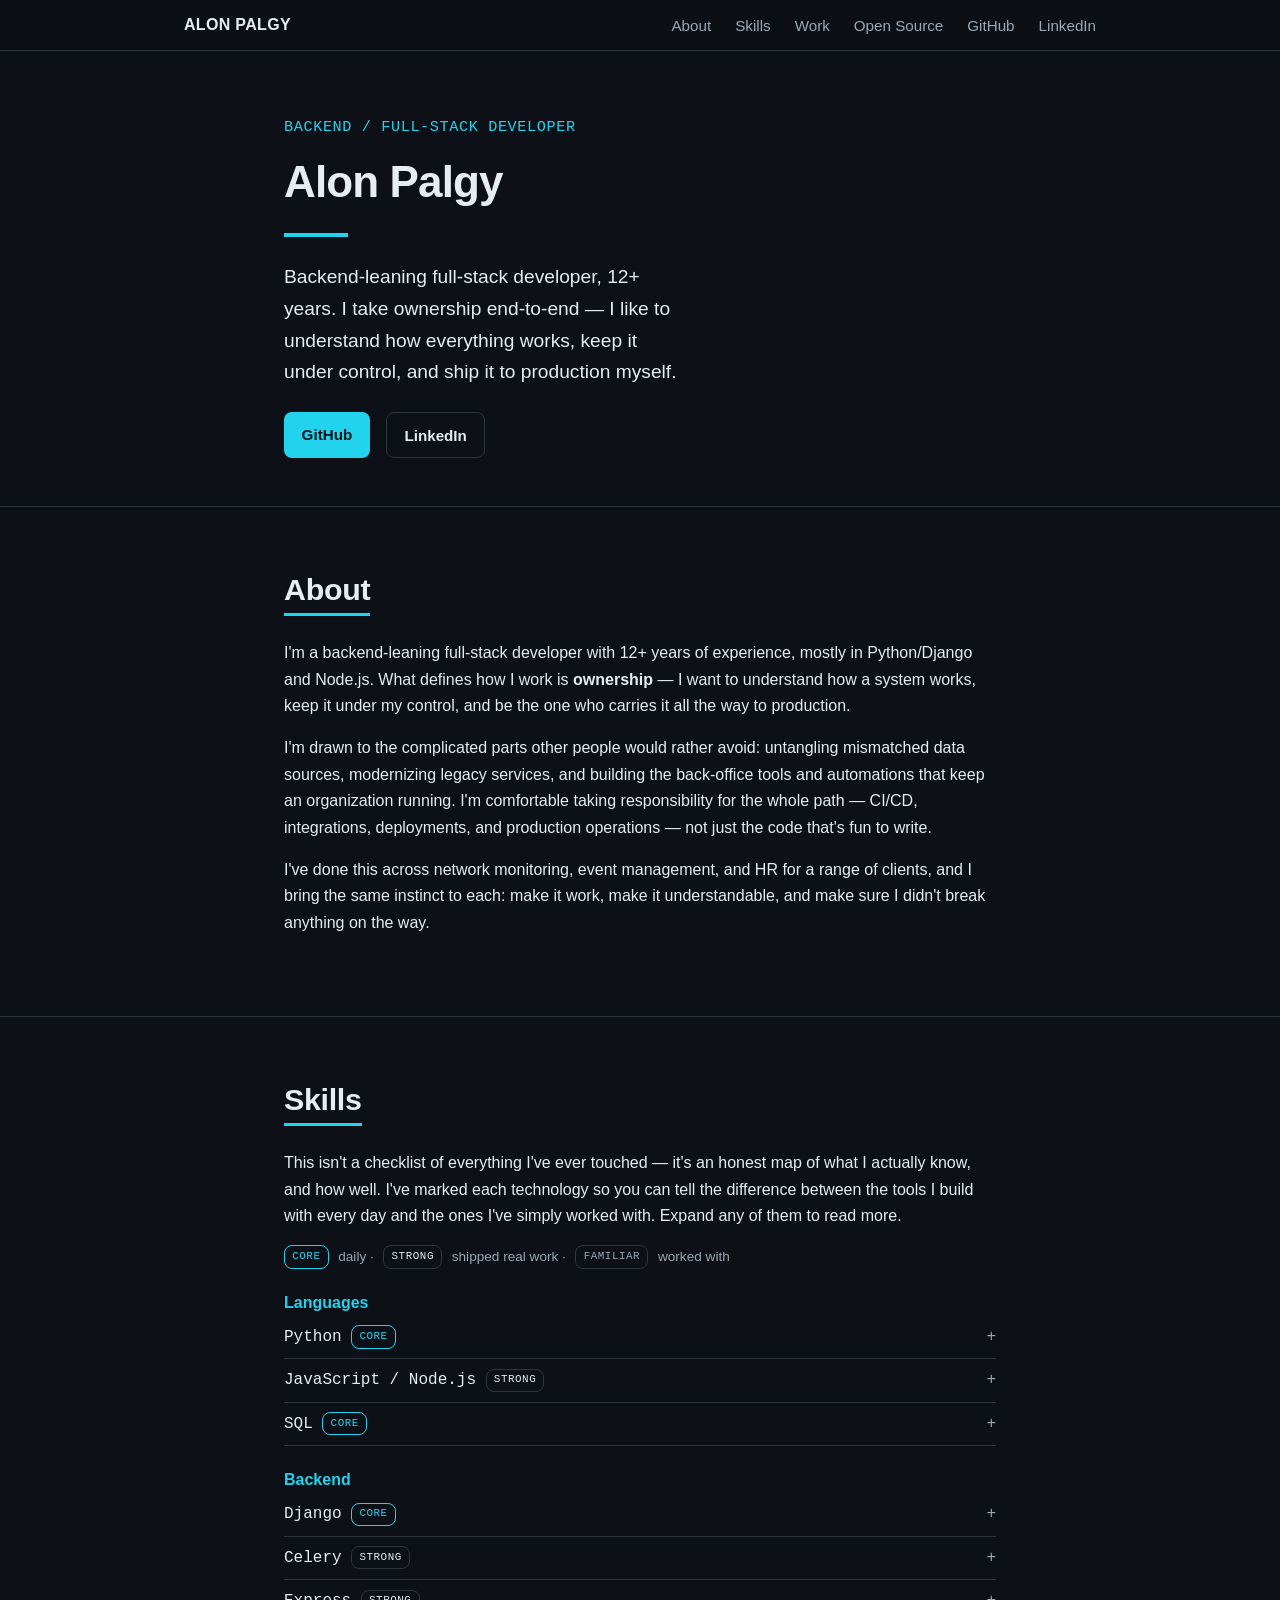
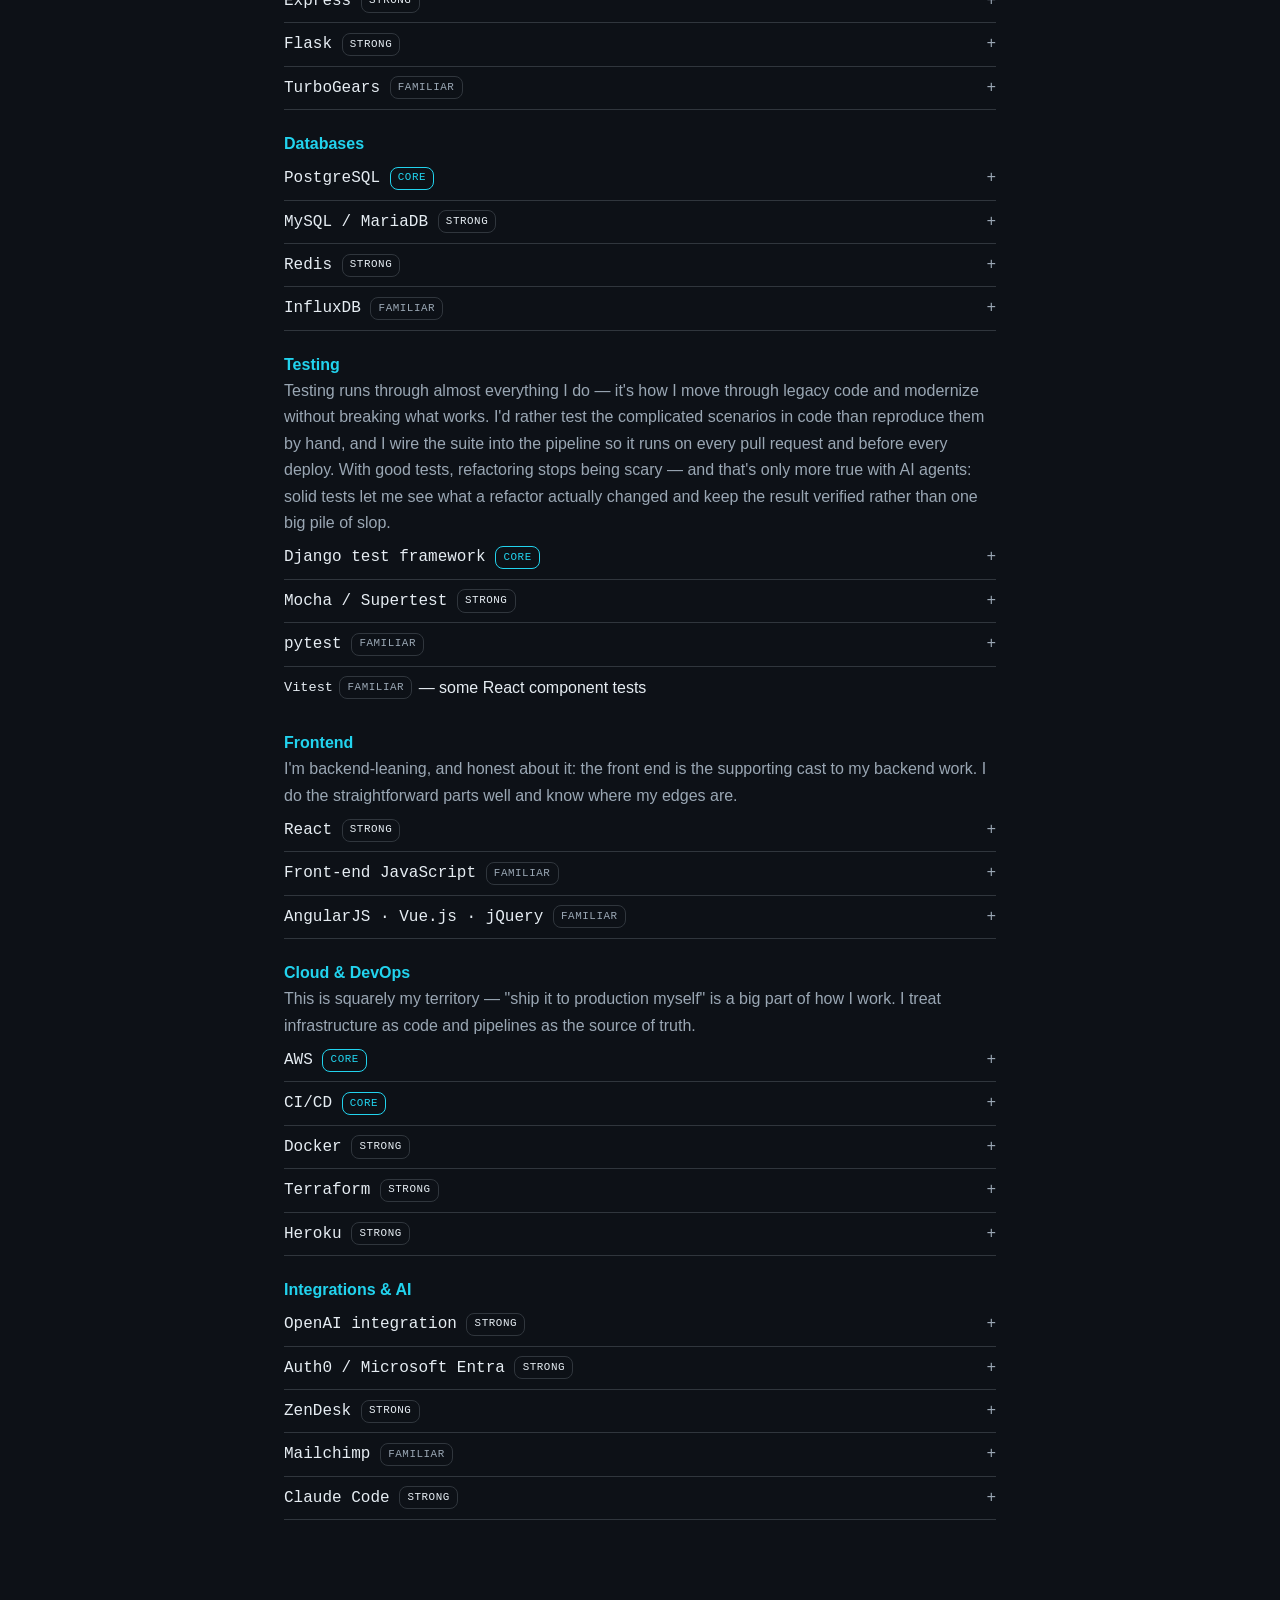
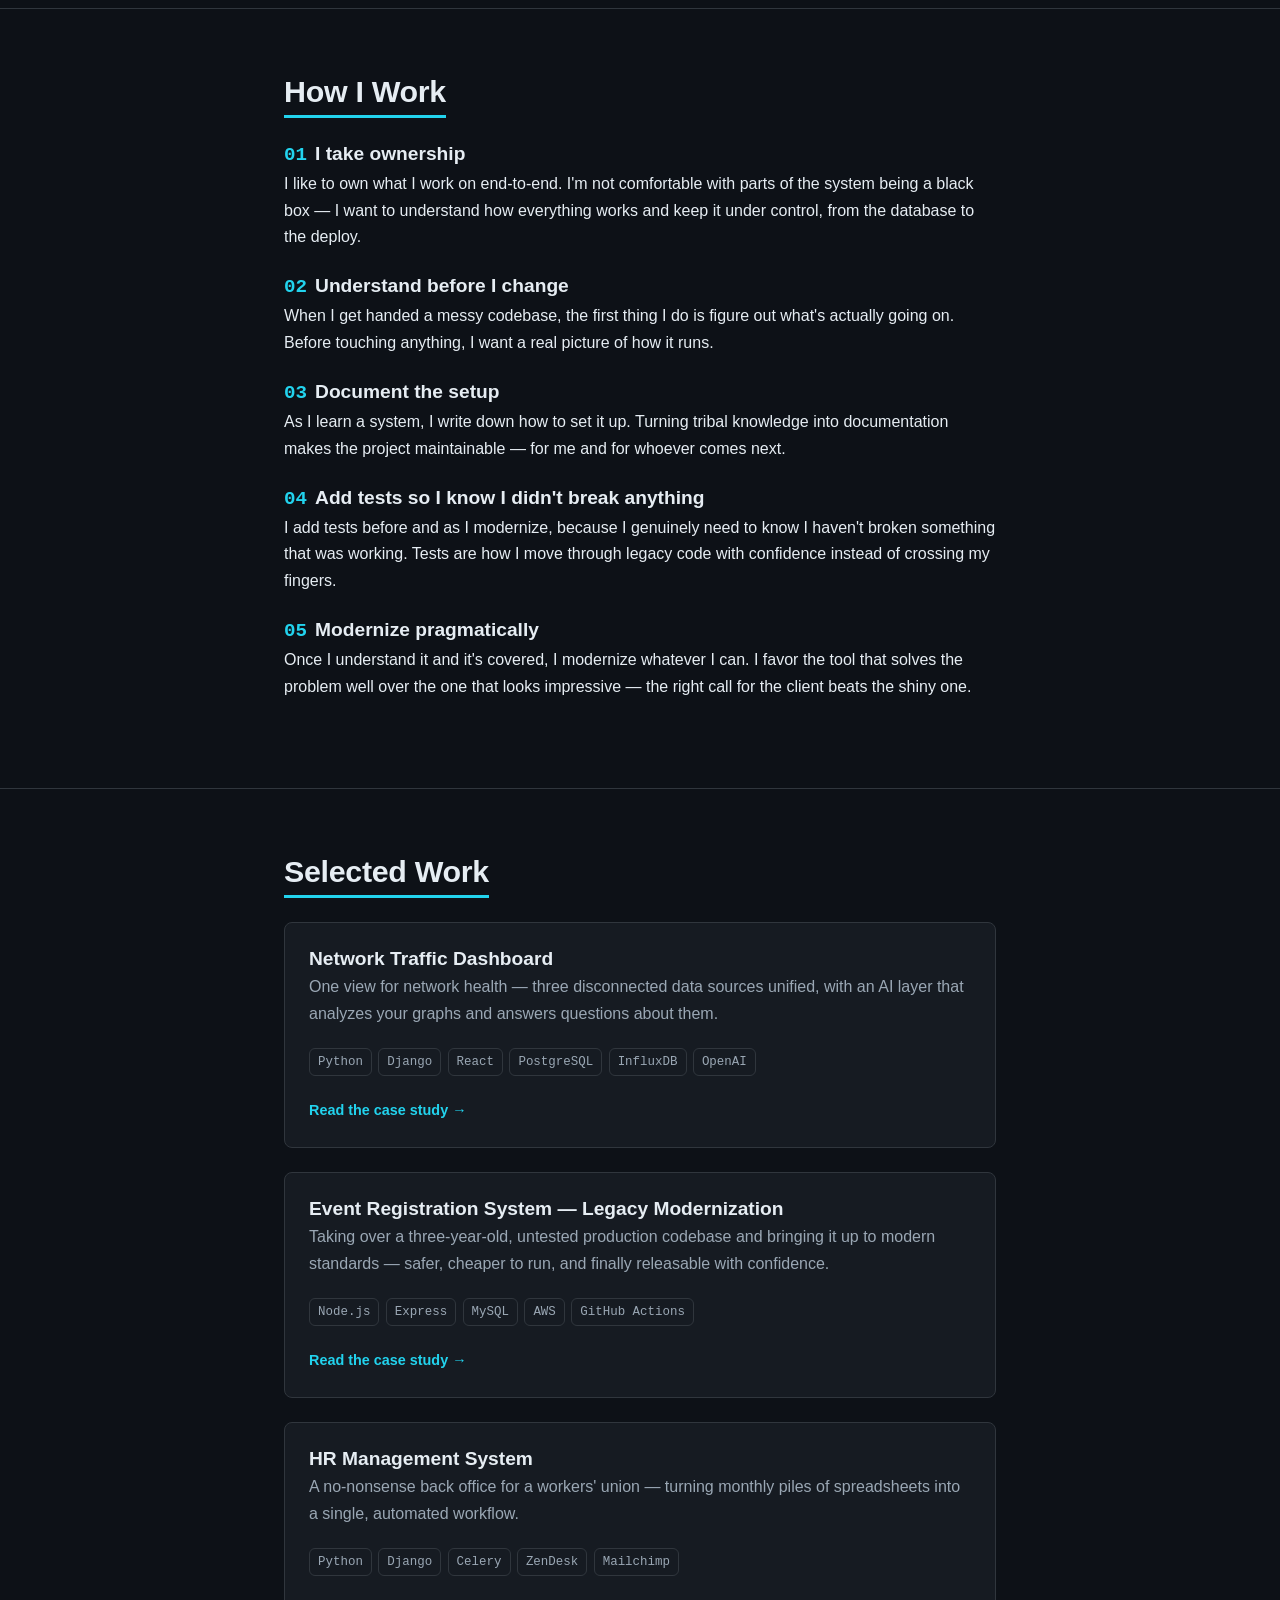
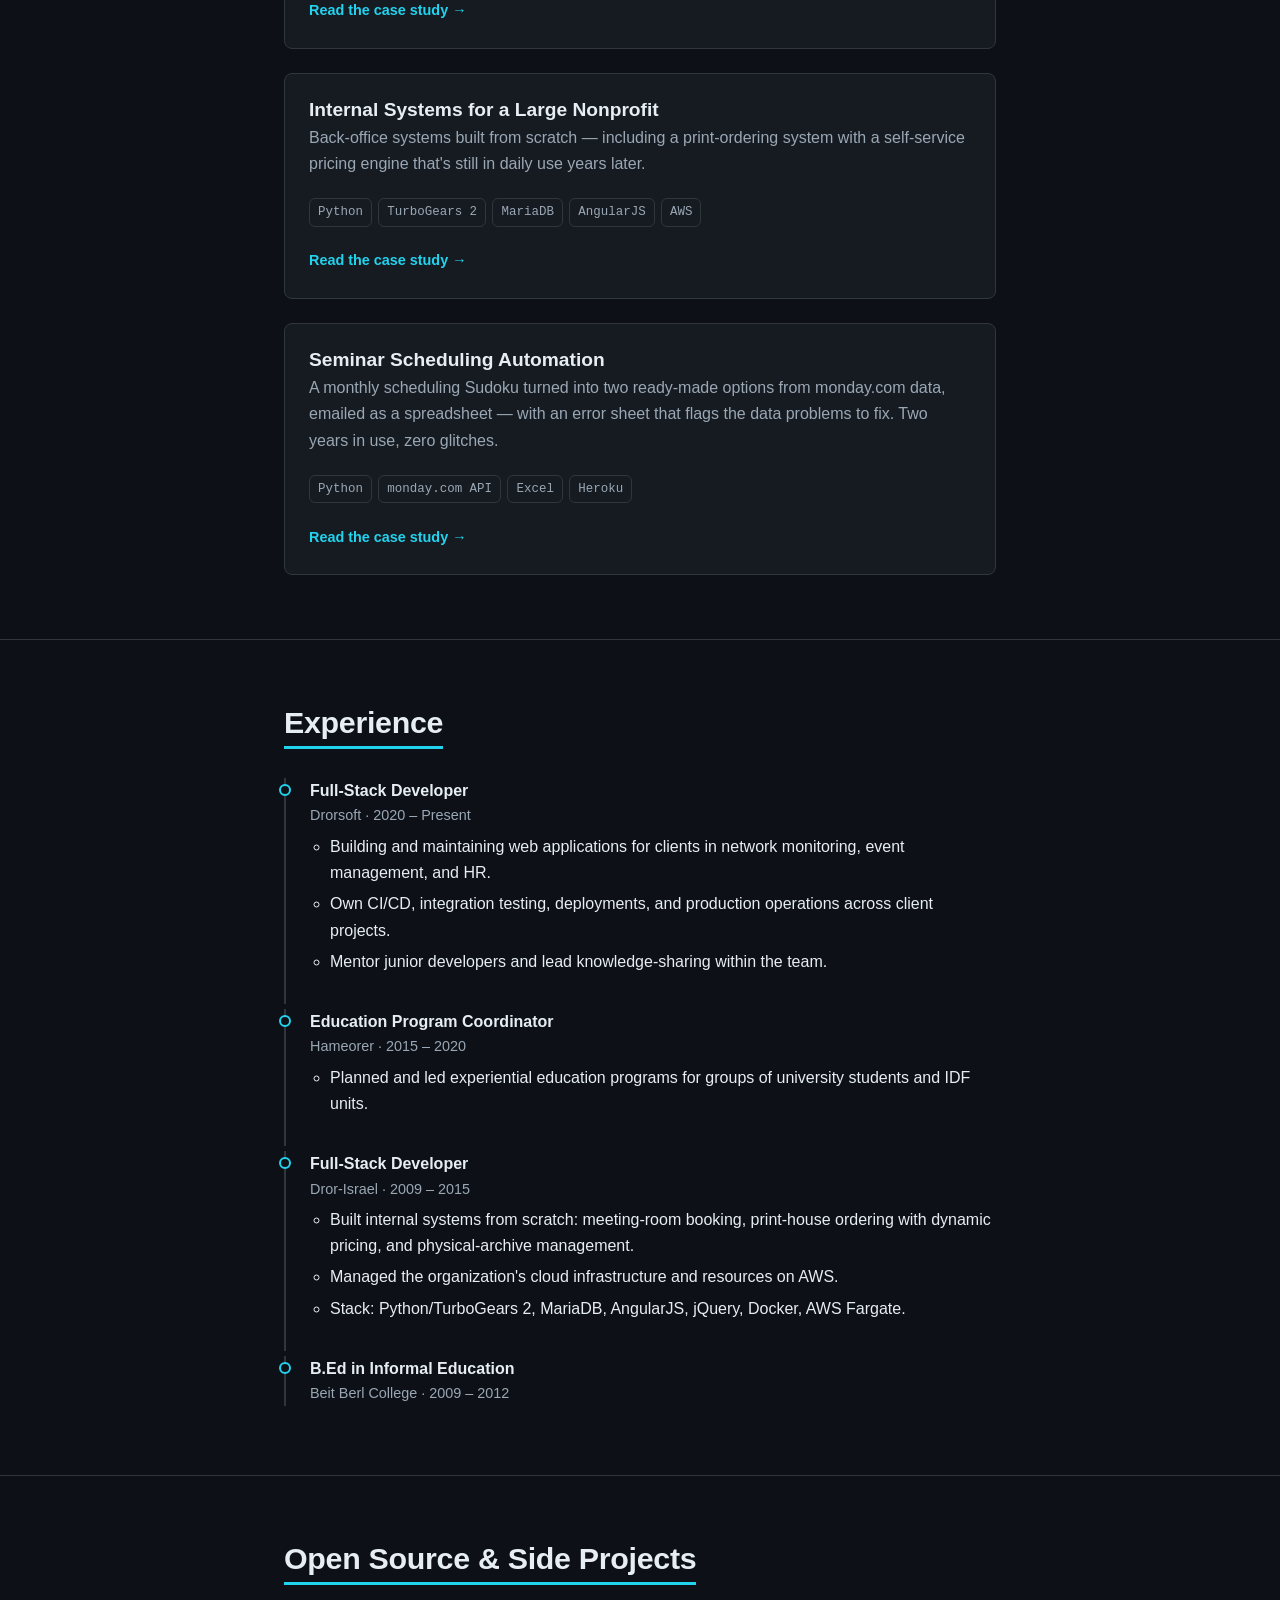
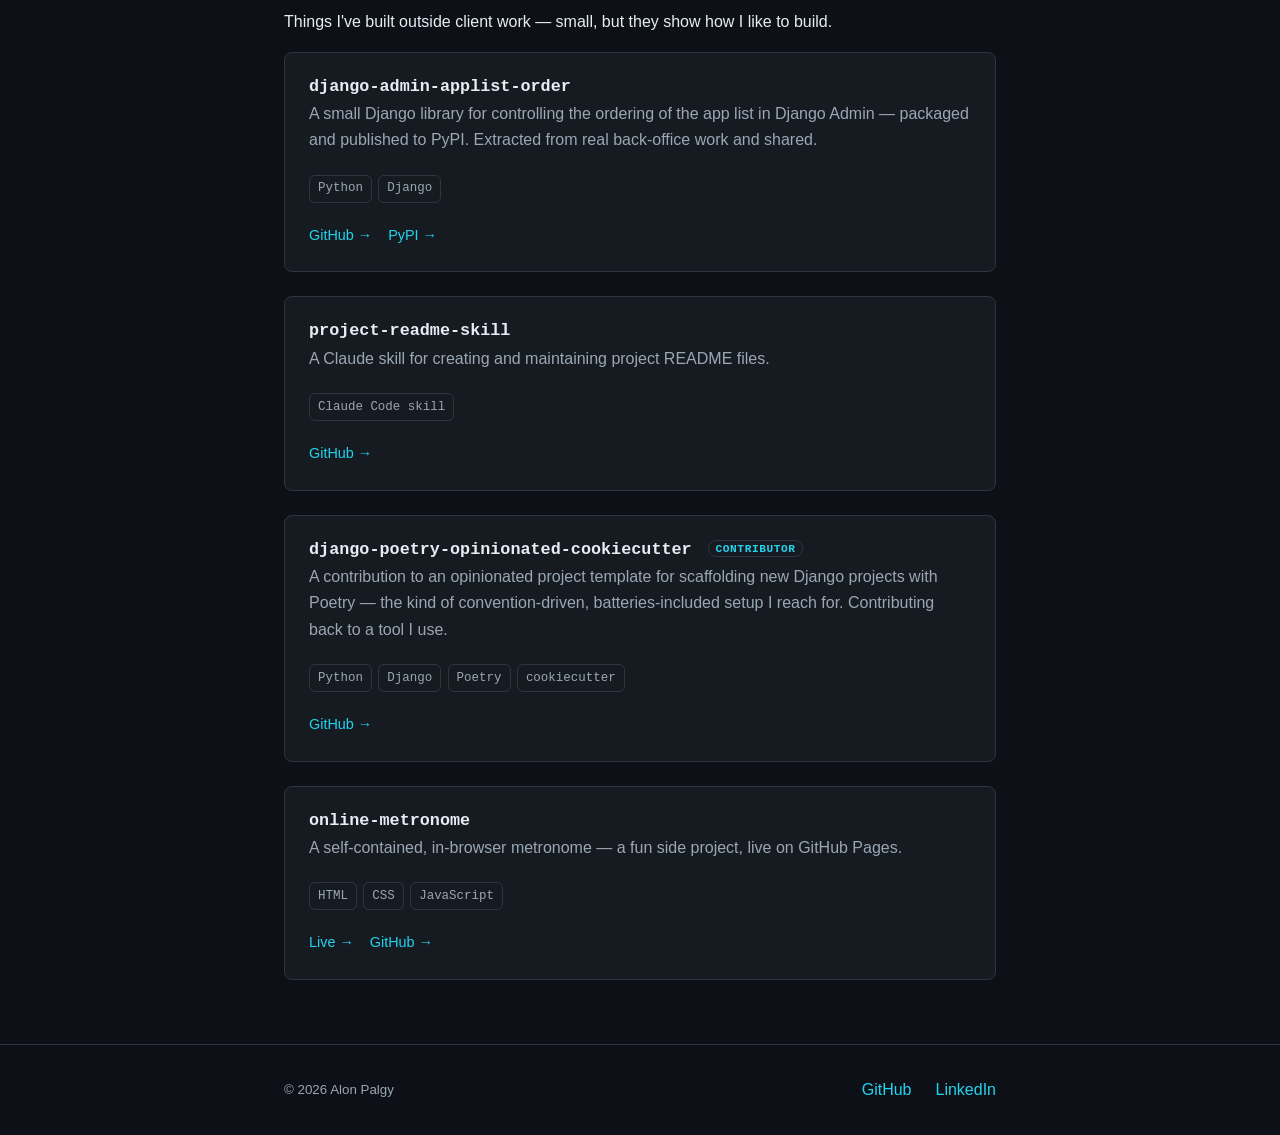
==== index.html @ a8f40d3e "main site" ====
<!doctype html>
<html lang="en">
<head>
  <meta charset="utf-8">
  <meta name="viewport" content="width=device-width, initial-scale=1">
  <title>Alon Palgy — Backend / Full-Stack Developer</title>
  <meta name="description" content="Alon Palgy — backend-leaning full-stack developer with 12+ years in Python/Django and Node.js. I take ownership end-to-end: data, integrations, CI/CD, and production.">
  <link rel="icon" type="image/svg+xml" href="assets/favicon.svg">
  <link rel="stylesheet" href="style.css">

  <!-- Open Graph / social -->
  <meta property="og:type" content="website">
  <meta property="og:title" content="Alon Palgy — Backend / Full-Stack Developer">
  <meta property="og:description" content="Backend-leaning full-stack developer, 12+ years. I own things end-to-end — and I'm not satisfied until I understand how all of it works.">
  <meta property="og:url" content="https://alon-p.github.io/self/">
  <meta name="twitter:card" content="summary">
</head>
<body>

  <header class="nav">
    <div class="nav-inner">
      <a class="nav-brand" href="index.html">ALON PALGY</a>
      <nav class="nav-links" aria-label="Primary">
        <a href="#about">About</a>
        <a href="#skills">Skills</a>
        <a href="#work">Work</a>
        <a href="#open-source">Open Source</a>
        <a href="https://github.com/alon-p" rel="noopener">GitHub</a>
        <a href="https://www.linkedin.com/in/alonpgy" rel="noopener">LinkedIn</a>
      </nav>
    </div>
  </header>

  <main>

    <!-- Hero -->
    <section class="hero">
      <div class="container">
        <p class="title">BACKEND / FULL-STACK DEVELOPER</p>
        <h1>Alon Palgy</h1>
        <hr class="accent-rule">
        <p class="lead">Backend-leaning full-stack developer, 12+ years. I take ownership end-to-end — I like to understand how everything works, keep it under control, and ship it to production myself.</p>
        <div class="hero-actions">
          <a class="btn btn-primary" href="https://github.com/alon-p" rel="noopener">GitHub</a>
          <a class="btn btn-secondary" href="https://www.linkedin.com/in/alonpgy" rel="noopener">LinkedIn</a>
        </div>
      </div>
    </section>

    <!-- About -->
    <section class="section" id="about">
      <div class="container">
        <h2 class="section-title">About</h2>
        <p>I'm a backend-leaning full-stack developer with 12+ years of experience, mostly in Python/Django and Node.js. What defines how I work is <strong>ownership</strong> — I want to understand how a system works, keep it under my control, and be the one who carries it all the way to production.</p>
        <p>I'm drawn to the complicated parts other people would rather avoid: untangling mismatched data sources, modernizing legacy services, and building the back-office tools and automations that keep an organization running. I'm comfortable taking responsibility for the whole path — CI/CD, integrations, deployments, and production operations — not just the code that's fun to write.</p>
        <p>I've done this across network monitoring, event management, and HR for a range of clients, and I bring the same instinct to each: make it work, make it understandable, and make sure I didn't break anything on the way.</p>
      </div>
    </section>

    <!-- Skills -->
    <section class="section" id="skills">
      <div class="container">
        <h2 class="section-title">Skills</h2>

        <p class="skills-intro">This isn't a checklist of everything I've ever touched — it's an honest map of what I actually know, and how well. I've marked each technology so you can tell the difference between the tools I build with every day and the ones I've simply worked with. Expand any of them to read more.</p>
        <p class="tier-legend">
          <span class="tier tier-core">Core</span> daily ·
          <span class="tier tier-strong">Strong</span> shipped real work ·
          <span class="tier tier-familiar">Familiar</span> worked with
        </p>

        <div class="skill-group">
          <h3>Languages</h3>
          <details class="skill">
            <summary><span class="skill-name">Python</span> <span class="tier tier-core">Core</span></summary>
            <div class="skill-body">
              <p>My main language for about 12 years, and what I write every day. I was around for the end of Python 2.7 and have spent the last six years in Python 3 — a language and community I genuinely enjoy. It's the tool I reach for first: expressive, quick to build in, and backed by a deep ecosystem, so I can take most problems from idea to a clean, well-tested solution without fighting the language. I never miss the annual PyCon Israel convention — come say hello, see you there.</p>
              <p class="seen-in">Seen in: <a href="projects/seminar-scheduler.html">Seminar Scheduling Automation</a></p>
            </div>
          </details>
          <details class="skill">
            <summary><span class="skill-name">JavaScript / Node.js</span> <span class="tier tier-strong">Strong</span></summary>
            <div class="skill-body">
              <p>About two years building on a Node/Express backend. It's deliberately bare-bones — you live in middleware and assemble a lot yourself, with no ORM or even a query builder out of the box. I added Knex as a query builder, used it to close a number of SQL-injection holes, and defined a DB schema that the integration tests rebuild from scratch on every run. One thing I genuinely prefer: npm keeps a project's modules in its own folder, tidier than remembering to activate a virtualenv. Beyond that, given the choice, I reach for Python on the backend.</p>
              <p class="seen-in">Seen in: <a href="projects/event-registration.html">Event Registration System</a></p>
            </div>
          </details>
          <details class="skill">
            <summary><span class="skill-name">SQL</span> <span class="tier tier-core">Core</span></summary>
            <div class="skill-body">
              <p>Every system I've built runs on a relational database — MySQL, then MariaDB, and now PostgreSQL by default. I'm comfortable with the database <em>thinking</em>, not just the syntax: I've worked with B-tree indexes, run <code>EXPLAIN</code> and read its output, and picked sensible index candidates — though I'll be honest that I haven't done heavy performance tuning at scale. I like the ORM model approach, and I'm happy to drop to raw SQL when it's the clearer tool.</p>
            </div>
          </details>
        </div>

        <div class="skill-group">
          <h3>Backend</h3>
          <details class="skill">
            <summary><span class="skill-name">Django</span> <span class="tier tier-core">Core</span></summary>
            <div class="skill-body">
              <p>Six years of Django, and the framework I reach for on every project I can. I've also mentored several juniors on how to use it well, and I work with it mostly alongside Django REST Framework. What I love is that it's genuinely batteries-included: a test class that spins up a real test database from your migrations; built-in i18n; pluggable file storage with a ready-made S3 package; a mail layer with a fake backend for tests; and Django Admin, which is excellent for back-office tools. Its strong conventions even pay off on legacy code — I once inherited a badly-written Django project and got my bearings fast, precisely because the framework dictates how a project should be laid out.</p>
              <p class="seen-in">Seen in: <a href="projects/network-dashboard.html">Network Traffic Dashboard</a>, <a href="projects/hr-system.html">HR Management System</a></p>
            </div>
          </details>
          <details class="skill">
            <summary><span class="skill-name">Celery</span> <span class="tier tier-strong">Strong</span></summary>
            <div class="skill-body">
              <p>My go-to when work needs to happen asynchronously or on a schedule. It integrates cleanly with Django and is easy to run with Redis as the broker. On the HR system I used it to move heavy bulk-import work out of the request cycle and to fire a scheduled monthly reminder — replacing a manual "remember to do this" step with something automatic.</p>
              <p class="seen-in">Seen in: <a href="projects/hr-system.html">HR Management System</a></p>
            </div>
          </details>
          <details class="skill">
            <summary><span class="skill-name">Express</span> <span class="tier tier-strong">Strong</span></summary>
            <div class="skill-body">
              <p>About two years on a Node/Express backend — real, shipped work, middleware-heavy, with Knex for queries and a schema the tests rebuild each run. Not my preferred backend stack, but I know my way around it.</p>
              <p class="seen-in">Seen in: <a href="projects/event-registration.html">Event Registration System</a></p>
            </div>
          </details>
          <details class="skill">
            <summary><span class="skill-name">Flask</span> <span class="tier tier-strong">Strong</span></summary>
            <div class="skill-body">
              <p>My pick for a slim Python backend when I need something simple and database-free to start with. I built one project's MVP on Flask and later migrated it to Django as it grew up — the right tool for that stage.</p>
            </div>
          </details>
          <details class="skill">
            <summary><span class="skill-name">TurboGears</span> <span class="tier tier-familiar">Familiar</span></summary>
            <div class="skill-body">
              <p>An older framework with solid foundations and a great solo maintainer. I used it mostly because friends did, back before Django was as strong as it is today. I built around three systems on it — two of which are still running today, with later modernization like Microsoft Entra login bolted on.</p>
              <p class="seen-in">Seen in: <a href="projects/dror-israel.html">Internal Systems (Dror-Israel)</a></p>
            </div>
          </details>
        </div>

        <div class="skill-group">
          <h3>Databases</h3>
          <details class="skill">
            <summary><span class="skill-name">PostgreSQL</span> <span class="tier tier-core">Core</span></summary>
            <div class="skill-body">
              <p>My default database today. It feels the most modern of the ones I've used — convenient types, and a deep well of built-in functions and extensions that save you from reinventing things. It's what I'll choose for anything greenfield.</p>
              <p class="seen-in">Seen in: <a href="projects/network-dashboard.html">Network Traffic Dashboard</a>, <a href="projects/hr-system.html">HR Management System</a></p>
            </div>
          </details>
          <details class="skill">
            <summary><span class="skill-name">MySQL / MariaDB</span> <span class="tier tier-strong">Strong</span></summary>
            <div class="skill-body">
              <p>Used across earlier systems — including a live MySQL 5.7 → 8.0 migration with minimal downtime on a production service. I'm comfortable here; Postgres is just my preference now.</p>
              <p class="seen-in">Seen in: <a href="projects/event-registration.html">Event Registration System</a>, <a href="projects/dror-israel.html">Internal Systems (Dror-Israel)</a></p>
            </div>
          </details>
          <details class="skill">
            <summary><span class="skill-name">Redis</span> <span class="tier tier-strong">Strong</span></summary>
            <div class="skill-body">
              <p>Mostly as the Celery broker, and as a fast cache/store when a project needs one. Easy to reach for.</p>
            </div>
          </details>
          <details class="skill">
            <summary><span class="skill-name">InfluxDB</span> <span class="tier tier-familiar">Familiar</span></summary>
            <div class="skill-body">
              <p>The time-series source in the network dashboard — one of the three data sources I reconciled into a single health view.</p>
              <p class="seen-in">Seen in: <a href="projects/network-dashboard.html">Network Traffic Dashboard</a></p>
            </div>
          </details>
        </div>

        <div class="skill-group">
          <h3>Testing</h3>
          <p class="skills-intro">Testing runs through almost everything I do — it's how I move through legacy code and modernize without breaking what works. I'd rather test the complicated scenarios in code than reproduce them by hand, and I wire the suite into the pipeline so it runs on every pull request and before every deploy. With good tests, refactoring stops being scary — and that's only more true with AI agents: solid tests let me see what a refactor actually changed and keep the result verified rather than one big pile of slop.</p>
          <details class="skill">
            <summary><span class="skill-name">Django test framework</span> <span class="tier tier-core">Core</span></summary>
            <div class="skill-body">
              <p>My testing home. I love that it stands up a real test database from your migrations and resets it between tests — so writing meaningful, DB-backed integration tests is effortless and still fast. I use clock-faking to cover time-dependent behaviour, too.</p>
              <p class="seen-in">Seen in: <a href="projects/network-dashboard.html">Network Traffic Dashboard</a>, <a href="projects/hr-system.html">HR Management System</a></p>
            </div>
          </details>
          <details class="skill">
            <summary><span class="skill-name">Mocha / Supertest</span> <span class="tier tier-strong">Strong</span></summary>
            <div class="skill-body">
              <p>The stack I used to build the first integration test suite on the Node/Express event-registration project, where testing had been manual. Works well; the one thing I missed from Django was automatic test-database creation and reset, so I wired that up myself around the Knex schema.</p>
              <p class="seen-in">Seen in: <a href="projects/event-registration.html">Event Registration System</a></p>
            </div>
          </details>
          <details class="skill">
            <summary><span class="skill-name">pytest</span> <span class="tier tier-familiar">Familiar</span></summary>
            <div class="skill-body">
              <p>I used it on a Flask project, partly to learn it, and set up some fixtures. I like it — though for Django work I still prefer the built-in test framework.</p>
            </div>
          </details>
          <div class="skill-listed"><span class="skill-name">Vitest</span> <span class="tier tier-familiar">Familiar</span> <span class="seen-in">— some React component tests</span></div>
        </div>

        <div class="skill-group">
          <h3>Frontend</h3>
          <p class="skills-intro">I'm backend-leaning, and honest about it: the front end is the supporting cast to my backend work. I do the straightforward parts well and know where my edges are.</p>
          <details class="skill">
            <summary><span class="skill-name">React</span> <span class="tier tier-strong">Strong</span></summary>
            <div class="skill-body">
              <p>I've used React on several projects, mostly to consume the API I'm building. I'll be honest that I'm not on the bleeding edge — the JavaScript world moves fast and the ecosystem reshapes itself every six months — but I can hold my own in a React codebase, especially a well-organized one. I like the SPA approach (when it isn't overkill) and the fast feedback of a live dev server, and I've written some component tests with Vitest.</p>
              <p class="seen-in">Seen in: <a href="projects/network-dashboard.html">Network Traffic Dashboard</a></p>
            </div>
          </details>
          <details class="skill">
            <summary><span class="skill-name">Front-end JavaScript</span> <span class="tier tier-familiar">Familiar</span></summary>
            <div class="skill-body">
              <p>I build the practical things — forms, buttons, displaying data — and do them solidly. Lately I've been experimenting with HTMX, building interactive pages from Django templates without reaching for React. I'm "okay, not great," and I'd like to keep getting better at writing cleaner, more optimized front-end code.</p>
            </div>
          </details>
          <details class="skill">
            <summary><span class="skill-name">AngularJS · Vue.js · jQuery</span> <span class="tier tier-familiar">Familiar</span></summary>
            <div class="skill-body">
              <p>Older front-end stacks I've worked in. I can read the docs and be productive in any of them. I have a soft spot for jQuery, honestly — it's a shame it's not fashionable anymore; it came from an era of approachable JavaScript projects that were easy to pick up and work with.</p>
              <p class="seen-in">Seen in: <a href="projects/dror-israel.html">Internal Systems (Dror-Israel)</a></p>
            </div>
          </details>
        </div>

        <div class="skill-group">
          <h3>Cloud &amp; DevOps</h3>
          <p class="skills-intro">This is squarely my territory — "ship it to production myself" is a big part of how I work. I treat infrastructure as code and pipelines as the source of truth.</p>
          <details class="skill">
            <summary><span class="skill-name">AWS</span> <span class="tier tier-core">Core</span></summary>
            <div class="skill-body">
              <p>I deploy and run our apps on AWS and have gone hands-on with a good slice of it: configuring ALB + WAF with rules, running tasks on ECS (typically an Nginx container fronting Django, sometimes with Celery), scheduling with EventBridge Scheduler, and working across EC2, S3, EFS, Route 53, RDS, IAM, CloudWatch, CodePipeline + CodeBuild, and the occasional Lambda. Almost all of it is managed in Terraform — I only drop into the console when I'm exploring something.</p>
              <p class="seen-in">Seen in: <a href="projects/event-registration.html">Event Registration System</a>, <a href="projects/dror-israel.html">Internal Systems (Dror-Israel)</a></p>
            </div>
          </details>
          <details class="skill">
            <summary><span class="skill-name">CI/CD</span> <span class="tier tier-core">Core</span></summary>
            <div class="skill-body">
              <p>I build pipelines so that once you push or merge a PR, the app gets tested — and tells you if something failed — and then deploys, with nothing done by hand. On GitHub Actions or Bitbucket Pipelines I run the suite and trigger the deploy; on AWS that means CodePipeline and CodeBuild turning the code into a container image. I built the first pipeline on a project where releases had been entirely manual. A pipeline I like also documents the process — so the steps live in version control instead of a README that drifts, or in the head of whoever set it up.</p>
              <p class="seen-in">Seen in: <a href="projects/event-registration.html">Event Registration System</a></p>
            </div>
          </details>
          <details class="skill">
            <summary><span class="skill-name">Docker</span> <span class="tier tier-strong">Strong</span></summary>
            <div class="skill-body">
              <p>Locally, I use Docker to bring up the services I need — Postgres, Nginx, Redis — scoped to a project, and to test how the app behaves inside a container. I work mostly through docker-compose, which doubles as a clean infrastructure-as-code description of the local stack. It's also how I make life easy for a front-end teammate: <code>docker-compose up</code> and the whole backend is running, nothing to install.</p>
            </div>
          </details>
          <details class="skill">
            <summary><span class="skill-name">Terraform</span> <span class="tier tier-strong">Strong</span></summary>
            <div class="skill-body">
              <p>I keep a Terraform repository as the record of all infrastructure changes — IaC is the default, and the console is only for exploration. It's how I keep AWS under control rather than clicking things into existence.</p>
            </div>
          </details>
          <details class="skill">
            <summary><span class="skill-name">Heroku</span> <span class="tier tier-strong">Strong</span></summary>
            <div class="skill-body">
              <p>I built a reproducible "one-click new app" setup: a JSON manifest declaring everything an app needs — env vars, services, add-ons — plus a GitHub connection so it pulls and builds from the repo. It takes real fluency with Heroku's services and buildpack conventions to get that smooth.</p>
              <p class="seen-in">Seen in: <a href="projects/network-dashboard.html">Network Traffic Dashboard</a></p>
            </div>
          </details>
        </div>

        <div class="skill-group">
          <h3>Integrations &amp; AI</h3>
          <details class="skill">
            <summary><span class="skill-name">OpenAI integration</span> <span class="tier tier-strong">Strong</span></summary>
            <div class="skill-body">
              <p>I built the integration plumbing for the network dashboard's AI feature. A colleague designed the prompts; my job was to combine the relevant data with them, send the request to the OpenAI API asynchronously through Celery, then receive the response, persist it, display it, and let the user keep chatting. It was deliberately simple for the time — no tools or function-calling — because the customer wanted to test whether it would add value. It didn't end up moving the needle for them, but it was a real, shipped integration with a sound async architecture.</p>
              <p class="seen-in">Seen in: <a href="projects/network-dashboard.html">Network Traffic Dashboard</a></p>
            </div>
          </details>
          <details class="skill">
            <summary><span class="skill-name">Auth0 / Microsoft Entra</span> <span class="tier tier-strong">Strong</span></summary>
            <div class="skill-body">
              <p>I integrated an external-provider auth flow with Auth0, which meant adapting the app to support it and enabling it per deployment, per customer — some clients use it, some don't. That involved working directly with Auth0 (getting to grips with their tiers and glossary) and wiring Microsoft Entra as a federated connection alongside an Auth0-managed user database.</p>
              <p class="seen-in">Seen in: <a href="projects/network-dashboard.html">Network Traffic Dashboard</a></p>
            </div>
          </details>
          <details class="skill">
            <summary><span class="skill-name">ZenDesk</span> <span class="tier tier-strong">Strong</span></summary>
            <div class="skill-body">
              <p>I built a successful two-way integration: pushing data into ZenDesk from our app, and exposing a webhook so ZenDesk could notify us when something changed. A genuinely pleasant API to work with.</p>
              <p class="seen-in">Seen in: <a href="projects/hr-system.html">HR Management System</a></p>
            </div>
          </details>
          <details class="skill">
            <summary><span class="skill-name">Mailchimp</span> <span class="tier tier-familiar">Familiar</span></summary>
            <div class="skill-body">
              <p>Reading and using their API to keep member details synced to the right email lists.</p>
              <p class="seen-in">Seen in: <a href="projects/hr-system.html">HR Management System</a></p>
            </div>
          </details>
          <details class="skill">
            <summary><span class="skill-name">Claude Code</span> <span class="tier tier-strong">Strong</span></summary>
            <div class="skill-body">
              <p>I use Claude Code every day and keep learning how to get more out of it — it noticeably speeds up how I build and ship. The way I work with it reflects how I work generally: I write instructions and plans that bake in testing and clear, ordered steps, so the output stays controlled instead of turning into one big pile of slop. (I've also published a small Claude skill, project-readme-skill — see Open Source.)</p>
            </div>
          </details>
        </div>
      </div>
    </section>

    <!-- How I work -->
    <section class="section" id="how-i-work">
      <div class="container">
        <h2 class="section-title">How I Work</h2>

        <div class="principle">
          <h3><span class="num">01</span>I take ownership</h3>
          <p>I like to own what I work on end-to-end. I'm not comfortable with parts of the system being a black box — I want to understand how everything works and keep it under control, from the database to the deploy.</p>
        </div>
        <div class="principle">
          <h3><span class="num">02</span>Understand before I change</h3>
          <p>When I get handed a messy codebase, the first thing I do is figure out what's actually going on. Before touching anything, I want a real picture of how it runs.</p>
        </div>
        <div class="principle">
          <h3><span class="num">03</span>Document the setup</h3>
          <p>As I learn a system, I write down how to set it up. Turning tribal knowledge into documentation makes the project maintainable — for me and for whoever comes next.</p>
        </div>
        <div class="principle">
          <h3><span class="num">04</span>Add tests so I know I didn't break anything</h3>
          <p>I add tests before and as I modernize, because I genuinely need to know I haven't broken something that was working. Tests are how I move through legacy code with confidence instead of crossing my fingers.</p>
        </div>
        <div class="principle">
          <h3><span class="num">05</span>Modernize pragmatically</h3>
          <p>Once I understand it and it's covered, I modernize whatever I can. I favor the tool that solves the problem well over the one that looks impressive — the right call for the client beats the shiny one.</p>
        </div>
      </div>
    </section>

    <!-- Selected work -->
    <section class="section" id="work">
      <div class="container">
        <h2 class="section-title">Selected Work</h2>
        <div class="teasers">

          <article class="teaser">
            <h3><a href="projects/network-dashboard.html">Network Traffic Dashboard</a></h3>
            <p class="tagline">One view for network health — three disconnected data sources unified, with an AI layer that analyzes your graphs and answers questions about them.</p>
            <ul class="tags">
              <li>Python</li><li>Django</li><li>React</li><li>PostgreSQL</li><li>InfluxDB</li><li>OpenAI</li>
            </ul>
            <a class="more" href="projects/network-dashboard.html">Read the case study →</a>
          </article>

          <article class="teaser">
            <h3><a href="projects/event-registration.html">Event Registration System — Legacy Modernization</a></h3>
            <p class="tagline">Taking over a three-year-old, untested production codebase and bringing it up to modern standards — safer, cheaper to run, and finally releasable with confidence.</p>
            <ul class="tags">
              <li>Node.js</li><li>Express</li><li>MySQL</li><li>AWS</li><li>GitHub Actions</li>
            </ul>
            <a class="more" href="projects/event-registration.html">Read the case study →</a>
          </article>

          <article class="teaser">
            <h3><a href="projects/hr-system.html">HR Management System</a></h3>
            <p class="tagline">A no-nonsense back office for a workers' union — turning monthly piles of spreadsheets into a single, automated workflow.</p>
            <ul class="tags">
              <li>Python</li><li>Django</li><li>Celery</li><li>ZenDesk</li><li>Mailchimp</li>
            </ul>
            <a class="more" href="projects/hr-system.html">Read the case study →</a>
          </article>

          <article class="teaser">
            <h3><a href="projects/dror-israel.html">Internal Systems for a Large Nonprofit</a></h3>
            <p class="tagline">Back-office systems built from scratch — including a print-ordering system with a self-service pricing engine that's still in daily use years later.</p>
            <ul class="tags">
              <li>Python</li><li>TurboGears&nbsp;2</li><li>MariaDB</li><li>AngularJS</li><li>AWS</li>
            </ul>
            <a class="more" href="projects/dror-israel.html">Read the case study →</a>
          </article>

          <article class="teaser">
            <h3><a href="projects/seminar-scheduler.html">Seminar Scheduling Automation</a></h3>
            <p class="tagline">A monthly scheduling Sudoku turned into two ready-made options from monday.com data, emailed as a spreadsheet — with an error sheet that flags the data problems to fix. Two years in use, zero glitches.</p>
            <ul class="tags">
              <li>Python</li><li>monday.com&nbsp;API</li><li>Excel</li><li>Heroku</li>
            </ul>
            <a class="more" href="projects/seminar-scheduler.html">Read the case study →</a>
          </article>

        </div>
      </div>
    </section>

    <!-- Experience timeline -->
    <section class="section" id="experience">
      <div class="container">
        <h2 class="section-title">Experience</h2>
        <ul class="timeline">
          <li>
            <div class="role">Full-Stack Developer</div>
            <div class="meta">Drorsoft · 2020 – Present</div>
            <ul>
              <li>Building and maintaining web applications for clients in network monitoring, event management, and HR.</li>
              <li>Own CI/CD, integration testing, deployments, and production operations across client projects.</li>
              <li>Mentor junior developers and lead knowledge-sharing within the team.</li>
            </ul>
          </li>
          <li>
            <div class="role">Education Program Coordinator</div>
            <div class="meta">Hameorer · 2015 – 2020</div>
            <ul>
              <li>Planned and led experiential education programs for groups of university students and IDF units.</li>
            </ul>
          </li>
          <li>
            <div class="role">Full-Stack Developer</div>
            <div class="meta">Dror-Israel · 2009 – 2015</div>
            <ul>
              <li>Built internal systems from scratch: meeting-room booking, print-house ordering with dynamic pricing, and physical-archive management.</li>
              <li>Managed the organization's cloud infrastructure and resources on AWS.</li>
              <li>Stack: Python/TurboGears&nbsp;2, MariaDB, AngularJS, jQuery, Docker, AWS Fargate.</li>
            </ul>
          </li>
          <li>
            <div class="role">B.Ed in Informal Education</div>
            <div class="meta">Beit Berl College · 2009 – 2012</div>
          </li>
        </ul>
      </div>
    </section>

    <!-- Open source -->
    <section class="section" id="open-source">
      <div class="container">
        <h2 class="section-title">Open Source &amp; Side Projects</h2>
        <p>Things I've built outside client work — small, but they show how I like to build.</p>
        <div class="repos">

          <article class="repo">
            <h3>django-admin-applist-order</h3>
            <p>A small Django library for controlling the ordering of the app list in Django Admin — packaged and published to PyPI. Extracted from real back-office work and shared.</p>
            <ul class="tags"><li>Python</li><li>Django</li></ul>
            <div class="links">
              <a href="https://github.com/alon-p/django-admin-applist-order" rel="noopener">GitHub →</a>
              <a href="https://pypi.org/project/django-admin-applist-order/" rel="noopener">PyPI →</a>
            </div>
          </article>

          <article class="repo">
            <h3>project-readme-skill</h3>
            <p>A Claude skill for creating and maintaining project README files.</p>
            <ul class="tags"><li>Claude Code skill</li></ul>
            <div class="links">
              <a href="https://github.com/alon-p/project-readme-skill" rel="noopener">GitHub →</a>
            </div>
          </article>

          <article class="repo">
            <h3>django-poetry-opinionated-cookiecutter <span class="repo-role">contributor</span></h3>
            <p>A contribution to an opinionated project template for scaffolding new Django projects with Poetry — the kind of convention-driven, batteries-included setup I reach for. Contributing back to a tool I use.</p>
            <ul class="tags"><li>Python</li><li>Django</li><li>Poetry</li><li>cookiecutter</li></ul>
            <div class="links">
              <a href="https://github.com/alonisser/django-poetry-opinionated-cookiecutter" rel="noopener">GitHub →</a>
            </div>
          </article>

          <article class="repo">
            <h3>online-metronome</h3>
            <p>A self-contained, in-browser metronome — a fun side project, live on GitHub Pages.</p>
            <ul class="tags"><li>HTML</li><li>CSS</li><li>JavaScript</li></ul>
            <div class="links">
              <a href="https://alon-p.github.io/online-metronome/" rel="noopener">Live →</a>
              <a href="https://github.com/alon-p/online-metronome" rel="noopener">GitHub →</a>
            </div>
          </article>

        </div>
      </div>
    </section>

  </main>

  <footer class="footer">
    <div class="container footer-inner">
      <small>© 2026 Alon Palgy</small>
      <div class="footer-links">
        <a href="https://github.com/alon-p" rel="noopener">GitHub</a>
        <a href="https://www.linkedin.com/in/alonpgy" rel="noopener">LinkedIn</a>
      </div>
    </div>
  </footer>

</body>
</html>
---- style.css ----
/* ===========================================================================
   Alon Palgy — personal site
   Single shared stylesheet. Zero dependencies. Dark technical theme.
   =========================================================================== */

/* ---- Design tokens ------------------------------------------------------- */
:root {
  --bg:         #0d1117;  /* page background (deep charcoal) */
  --surface:    #161b22;  /* cards, tag chips, raised areas */
  --surface-2:  #1c2230;  /* hover surface */
  --border:     #30363d;  /* dividers, card borders */
  --text:       #e6edf3;  /* primary text */
  --text-muted: #9aa7b4;  /* secondary text, dates, captions */
  --accent:     #22d3ee;  /* cyan — links, underlines, buttons */
  --accent-dim: #155e6b;  /* muted accent for borders/rules */
  --accent-ink: #04171b;  /* text on top of accent fills */

  --max-width:  760px;    /* readable measure for prose */
  --wide:       960px;    /* nav / wide containers */

  --font: -apple-system, BlinkMacSystemFont, "Segoe UI", Roboto, Helvetica, Arial, sans-serif;
  --mono: ui-monospace, SFMono-Regular, "SF Mono", Menlo, Consolas, "Liberation Mono", monospace;

  --sp-1: 0.5rem;
  --sp-2: 1rem;
  --sp-3: 1.5rem;
  --sp-4: 2rem;
  --sp-5: 3rem;
  --sp-6: 4rem;

  --radius: 8px;
}

/* ---- Reset / base -------------------------------------------------------- */
*, *::before, *::after { box-sizing: border-box; }

html { -webkit-text-size-adjust: 100%; scroll-behavior: smooth; }

@media (prefers-reduced-motion: reduce) {
  html { scroll-behavior: auto; }
  * { transition: none !important; }
}

body {
  margin: 0;
  background: var(--bg);
  color: var(--text);
  font-family: var(--font);
  font-size: 16px;
  line-height: 1.65;
  -webkit-font-smoothing: antialiased;
  text-rendering: optimizeLegibility;
}

h1, h2, h3, h4 { line-height: 1.2; font-weight: 700; color: var(--text); }
h1 { font-size: clamp(2rem, 5vw, 2.75rem); letter-spacing: -0.02em; }
h2 { font-size: clamp(1.5rem, 3.5vw, 1.9rem); letter-spacing: -0.01em; }
h3 { font-size: 1.2rem; }

p { margin: 0 0 var(--sp-2); }

a { color: var(--accent); text-decoration: none; }
a:hover { text-decoration: underline; }
a:focus-visible,
button:focus-visible { outline: 2px solid var(--accent); outline-offset: 3px; border-radius: 4px; }

ul { padding-left: 1.25rem; }
li { margin: 0.3rem 0; }

strong { color: var(--text); font-weight: 700; }

/* ---- Layout containers --------------------------------------------------- */
.container { width: 100%; max-width: var(--max-width); margin: 0 auto; padding: 0 var(--sp-3); }
.container-wide { max-width: var(--wide); }

main { display: block; }

.section { padding: var(--sp-6) 0; border-top: 1px solid var(--border); }
.section:first-of-type { border-top: none; }

.section-title {
  display: inline-block;
  margin: 0 0 var(--sp-3);
  padding-bottom: 0.35rem;
  border-bottom: 3px solid var(--accent);
}

/* ---- Nav ----------------------------------------------------------------- */
.nav {
  position: sticky; top: 0; z-index: 10;
  background: rgba(13, 17, 23, 0.85);
  backdrop-filter: saturate(140%) blur(8px);
  border-bottom: 1px solid var(--border);
}
.nav-inner {
  display: flex; align-items: center; justify-content: space-between;
  gap: var(--sp-2);
  max-width: var(--wide); margin: 0 auto; padding: 0.75rem var(--sp-3);
  flex-wrap: wrap;
}
.nav-brand { font-weight: 700; color: var(--text); letter-spacing: 0.02em; }
.nav-brand:hover { text-decoration: none; color: var(--accent); }
.nav-links { display: flex; gap: var(--sp-3); flex-wrap: wrap; align-items: center; }
.nav-links a { color: var(--text-muted); font-size: 0.95rem; }
.nav-links a:hover { color: var(--accent); text-decoration: none; }

/* ---- Hero ---------------------------------------------------------------- */
.hero { padding: var(--sp-6) 0 var(--sp-5); }
.hero h1 { margin: 0 0 var(--sp-2); }
.hero .title { color: var(--accent); font-family: var(--mono); font-size: 0.95rem; letter-spacing: 0.04em; margin-bottom: var(--sp-2); }
.hero .lead { font-size: 1.2rem; color: var(--text); max-width: 38ch; }
.hero .accent-rule { width: 64px; height: 4px; background: var(--accent); border: 0; margin: var(--sp-3) 0; }
.hero-actions { display: flex; gap: var(--sp-2); flex-wrap: wrap; margin-top: var(--sp-3); }

/* ---- Buttons ------------------------------------------------------------- */
.btn {
  display: inline-block;
  padding: 0.6rem 1.1rem;
  border-radius: var(--radius);
  font-weight: 600; font-size: 0.95rem;
  transition: background 150ms ease, border-color 150ms ease, color 150ms ease;
}
.btn-primary { background: var(--accent); color: var(--accent-ink); }
.btn-primary:hover { background: #5ee3f2; text-decoration: none; }
.btn-secondary { border: 1px solid var(--border); color: var(--text); }
.btn-secondary:hover { border-color: var(--accent); color: var(--accent); text-decoration: none; }

/* ---- Skills -------------------------------------------------------------- */
.skill-group { margin-bottom: var(--sp-3); }
.skill-group h3 { margin: 0 0 0.25rem; color: var(--accent); font-size: 1rem; }
.skill-group p { margin: 0; color: var(--text-muted); }
.skill-group .items { color: var(--text); }

.skills-intro { color: var(--text); margin: 0 0 var(--sp-2); }
.tier-legend { color: var(--text-muted); font-size: 0.85rem; margin: 0 0 var(--sp-3); display: flex; flex-wrap: wrap; gap: 0.4rem 0.6rem; align-items: center; }

/* Tier chips */
.tier {
  font-family: var(--mono); font-size: 0.68rem; text-transform: uppercase; letter-spacing: 0.05em;
  padding: 0.1rem 0.45rem; border-radius: var(--radius); border: 1px solid var(--border);
  white-space: nowrap;
}
.tier-core     { color: var(--accent); border-color: var(--accent); }
.tier-strong   { color: var(--text); }
.tier-familiar { color: var(--text-muted); }

/* Expandable skill (native <details>, no JS) */
.skill { border-bottom: 1px solid var(--border); }
.skill summary {
  cursor: pointer; display: flex; align-items: center; gap: 0.6rem;
  padding: var(--sp-1) 0; list-style: none;
}
.skill summary::-webkit-details-marker { display: none; }
.skill summary::after { content: "+"; margin-left: auto; color: var(--text-muted); font-family: var(--mono); }
.skill[open] summary::after { content: "\2212"; }
.skill summary:focus-visible { outline: 2px solid var(--accent); outline-offset: 2px; }
.skill .skill-name { font-family: var(--mono); color: var(--text); }
.skill .skill-body { padding: 0 0 var(--sp-2); }
.skill .skill-body p { margin: 0 0 var(--sp-1); }
.skill .seen-in { font-size: 0.85rem; color: var(--text-muted); }

/* Familiar/listed-only tools: plain chips, nothing to expand */
.skill-listed { display: flex; flex-wrap: wrap; gap: 0.4rem; align-items: center; padding: var(--sp-1) 0; }
.skill-listed .skill-name { font-family: var(--mono); font-size: 0.85rem; color: var(--text); }

/* ---- How I work ---------------------------------------------------------- */
.principle { margin-bottom: var(--sp-3); }
.principle h3 { margin: 0 0 0.25rem; }
.principle .num { color: var(--accent); font-family: var(--mono); margin-right: 0.5rem; }

/* ---- Stack tags ---------------------------------------------------------- */
.tags { display: flex; flex-wrap: wrap; gap: 0.4rem; margin: var(--sp-2) 0; padding: 0; list-style: none; }
.tags li, .tag {
  font-family: var(--mono); font-size: 0.78rem;
  background: var(--surface); color: var(--text-muted);
  border: 1px solid var(--border); border-radius: 6px;
  padding: 0.18rem 0.5rem;
}

/* ---- Project teasers ----------------------------------------------------- */
.teasers { display: grid; gap: var(--sp-3); }
.teaser {
  border: 1px solid var(--border); border-radius: var(--radius);
  background: var(--surface); padding: var(--sp-3);
  transition: border-color 150ms ease, transform 150ms ease;
}
.teaser:hover { border-color: var(--accent-dim); }
.teaser h3 { margin: 0 0 0.25rem; }
.teaser h3 a { color: var(--text); }
.teaser h3 a:hover { color: var(--accent); text-decoration: none; }
.teaser .tagline { color: var(--text-muted); margin: 0 0 var(--sp-1); }
.teaser .more { font-weight: 600; font-size: 0.9rem; }

/* ---- Timeline ------------------------------------------------------------ */
.timeline { list-style: none; padding: 0; margin: 0; }
.timeline > li { padding: 0 0 var(--sp-3) var(--sp-3); border-left: 2px solid var(--border); position: relative; }
.timeline > li::before {
  content: ""; position: absolute; left: -7px; top: 6px;
  width: 12px; height: 12px; border-radius: 50%;
  background: var(--bg); border: 2px solid var(--accent);
}
.timeline > li:last-child { padding-bottom: 0; }
.timeline .role { font-weight: 700; }
.timeline .meta { color: var(--text-muted); font-size: 0.9rem; margin-bottom: 0.35rem; }
.timeline ul { margin: 0.25rem 0 0; }

/* ---- Open-source cards --------------------------------------------------- */
.repos { display: grid; gap: var(--sp-3); }
.repo {
  border: 1px solid var(--border); border-radius: var(--radius);
  background: var(--surface); padding: var(--sp-3);
}
.repo h3 { margin: 0 0 0.25rem; font-family: var(--mono); font-size: 1.05rem; }
.repo-role {
  font-family: var(--mono); font-size: 0.7rem; text-transform: uppercase; letter-spacing: 0.05em;
  color: var(--accent); border: 1px solid var(--border); border-radius: var(--radius);
  padding: 0.1rem 0.4rem; margin-left: 0.4rem; vertical-align: middle;
}
.repo p { color: var(--text-muted); margin: 0 0 var(--sp-1); }
.repo .links { display: flex; gap: var(--sp-2); flex-wrap: wrap; font-size: 0.9rem; }

/* ---- Case study (project pages) ----------------------------------------- */
.back-link { display: inline-block; margin: var(--sp-3) 0 0; color: var(--text-muted); font-size: 0.9rem; }
.back-link:hover { color: var(--accent); }

.case-header { padding: var(--sp-4) 0 var(--sp-2); }
.case-header h1 { margin: 0 0 var(--sp-2); }
.case-tagline { color: var(--text-muted); font-size: 1.15rem; font-style: italic; max-width: 55ch; }
.case-meta { margin: var(--sp-3) 0 0; padding: var(--sp-2) 0; border-top: 1px solid var(--border); border-bottom: 1px solid var(--border); }
.case-meta dl { display: grid; grid-template-columns: auto 1fr; gap: 0.3rem var(--sp-2); margin: 0; }
.case-meta dt { color: var(--accent); font-family: var(--mono); font-size: 0.8rem; }
.case-meta dd { margin: 0; color: var(--text); }

.case-body h2 { margin: var(--sp-5) 0 var(--sp-2); }
.case-body h3 { margin: var(--sp-3) 0 0.5rem; color: var(--accent); }
.case-body blockquote {
  margin: var(--sp-3) 0; padding: var(--sp-2) var(--sp-3);
  border-left: 3px solid var(--accent-dim); background: var(--surface);
  color: var(--text-muted); border-radius: 0 var(--radius) var(--radius) 0;
}

.case-cta { margin: var(--sp-5) 0 0; padding-top: var(--sp-4); border-top: 1px solid var(--border); display: flex; gap: var(--sp-2); flex-wrap: wrap; }

/* ---- Footer -------------------------------------------------------------- */
.footer { border-top: 1px solid var(--border); padding: var(--sp-4) 0; color: var(--text-muted); }
.footer-inner { display: flex; justify-content: space-between; gap: var(--sp-2); flex-wrap: wrap; align-items: center; }
.footer-links { display: flex; gap: var(--sp-3); }
.footer small { color: var(--text-muted); }

/* ---- Responsive ---------------------------------------------------------- */
@media (max-width: 640px) {
  .nav-inner { justify-content: center; }
  .nav-links { gap: var(--sp-2); justify-content: center; }
  .section { padding: var(--sp-5) 0; }
  .hero { padding: var(--sp-5) 0 var(--sp-4); }
  .case-meta dl { grid-template-columns: 1fr; }
  .case-meta dt { margin-top: 0.4rem; }
}

/* ---- Print --------------------------------------------------------------- */
@media print {
  :root { --bg: #fff; --surface: #fff; --text: #111; --text-muted: #444; --border: #ccc; --accent: #036; }
  .nav, .hero-actions, .case-cta, .back-link { display: none; }
  body { font-size: 12pt; }
  a { color: #036; }
}
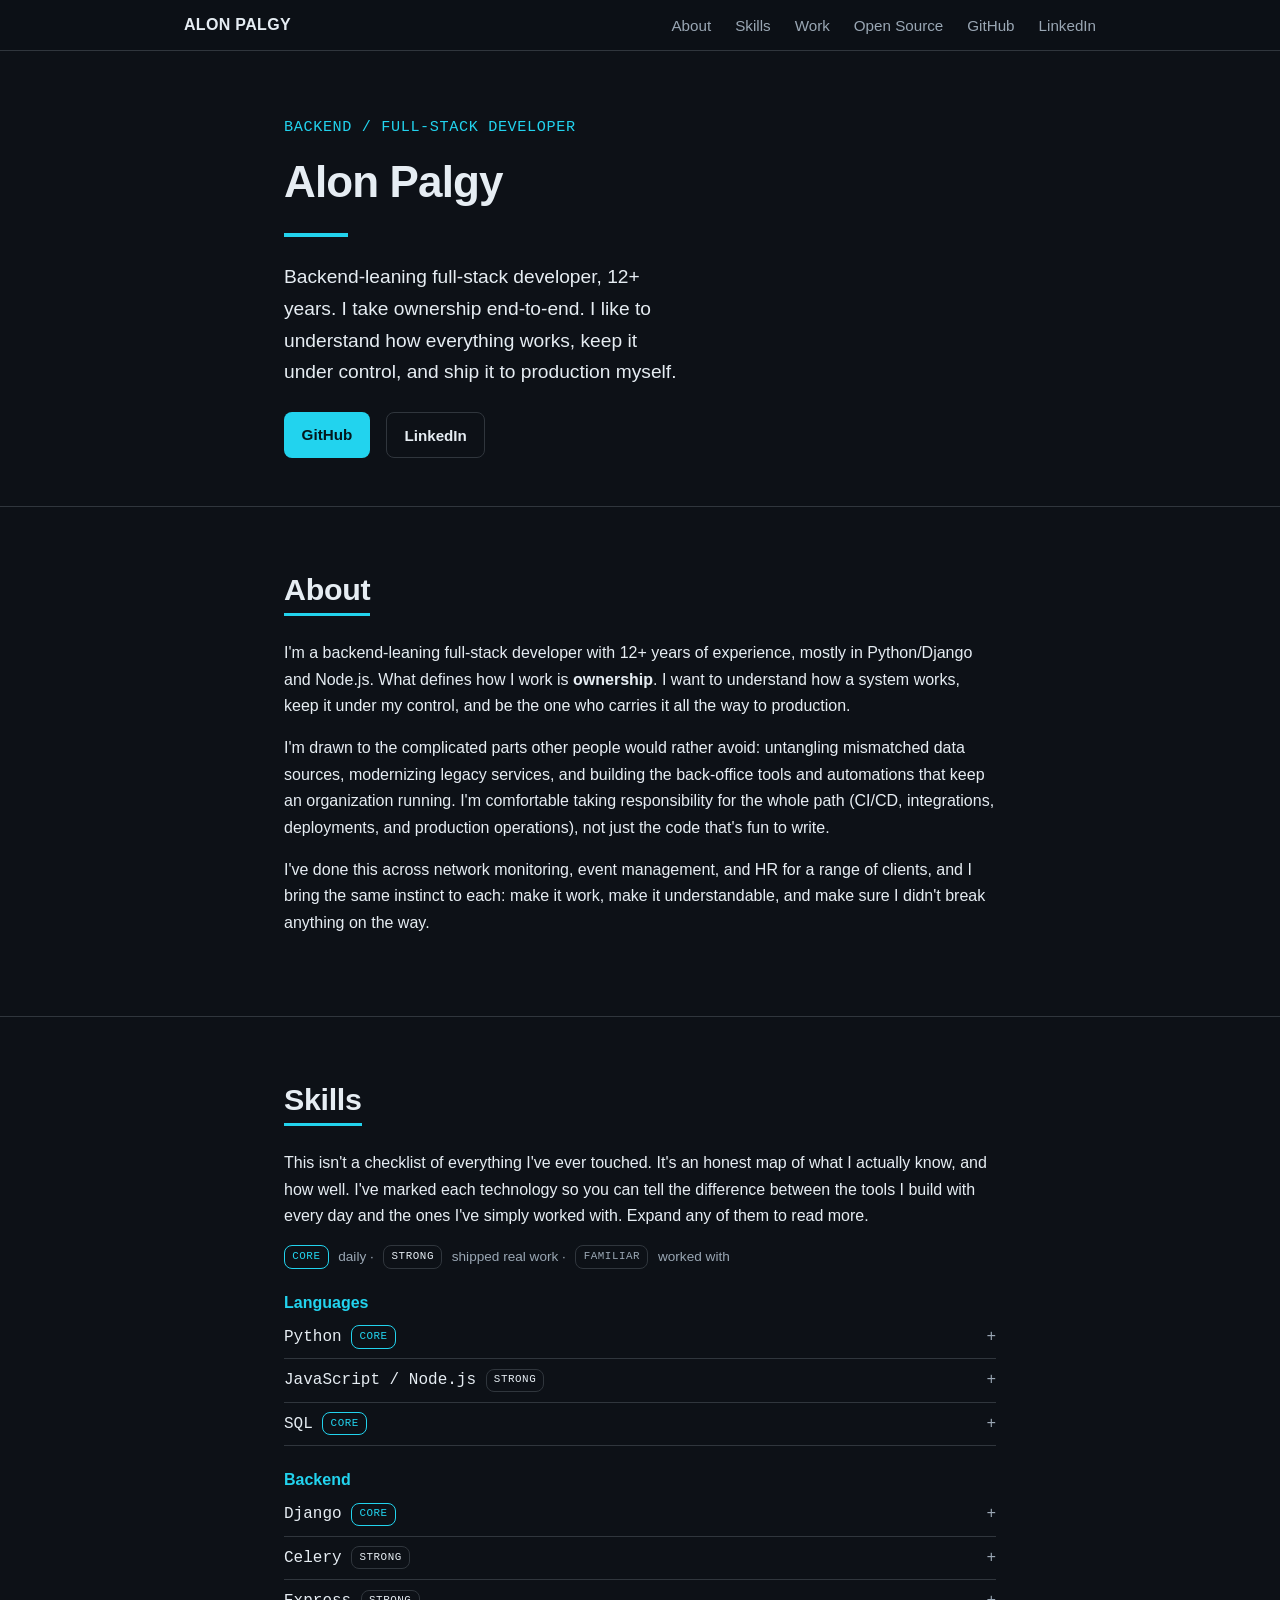
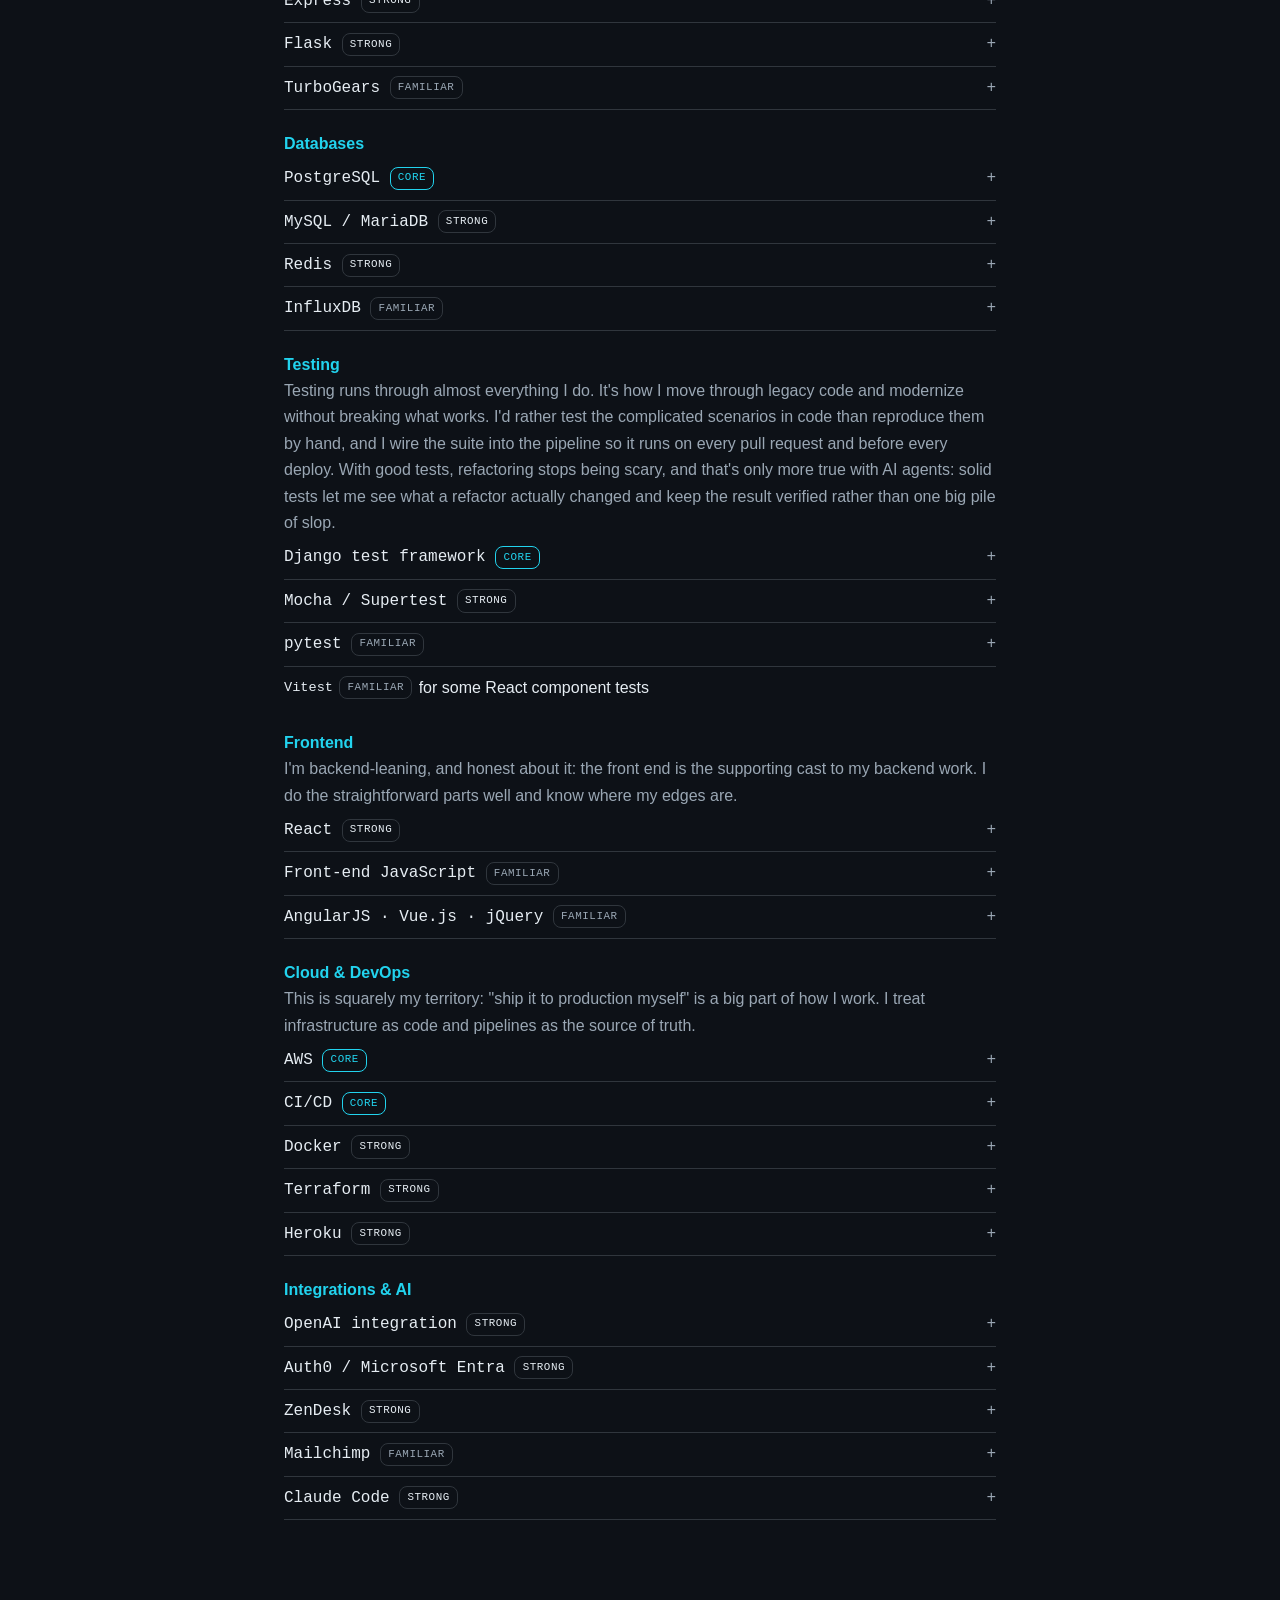
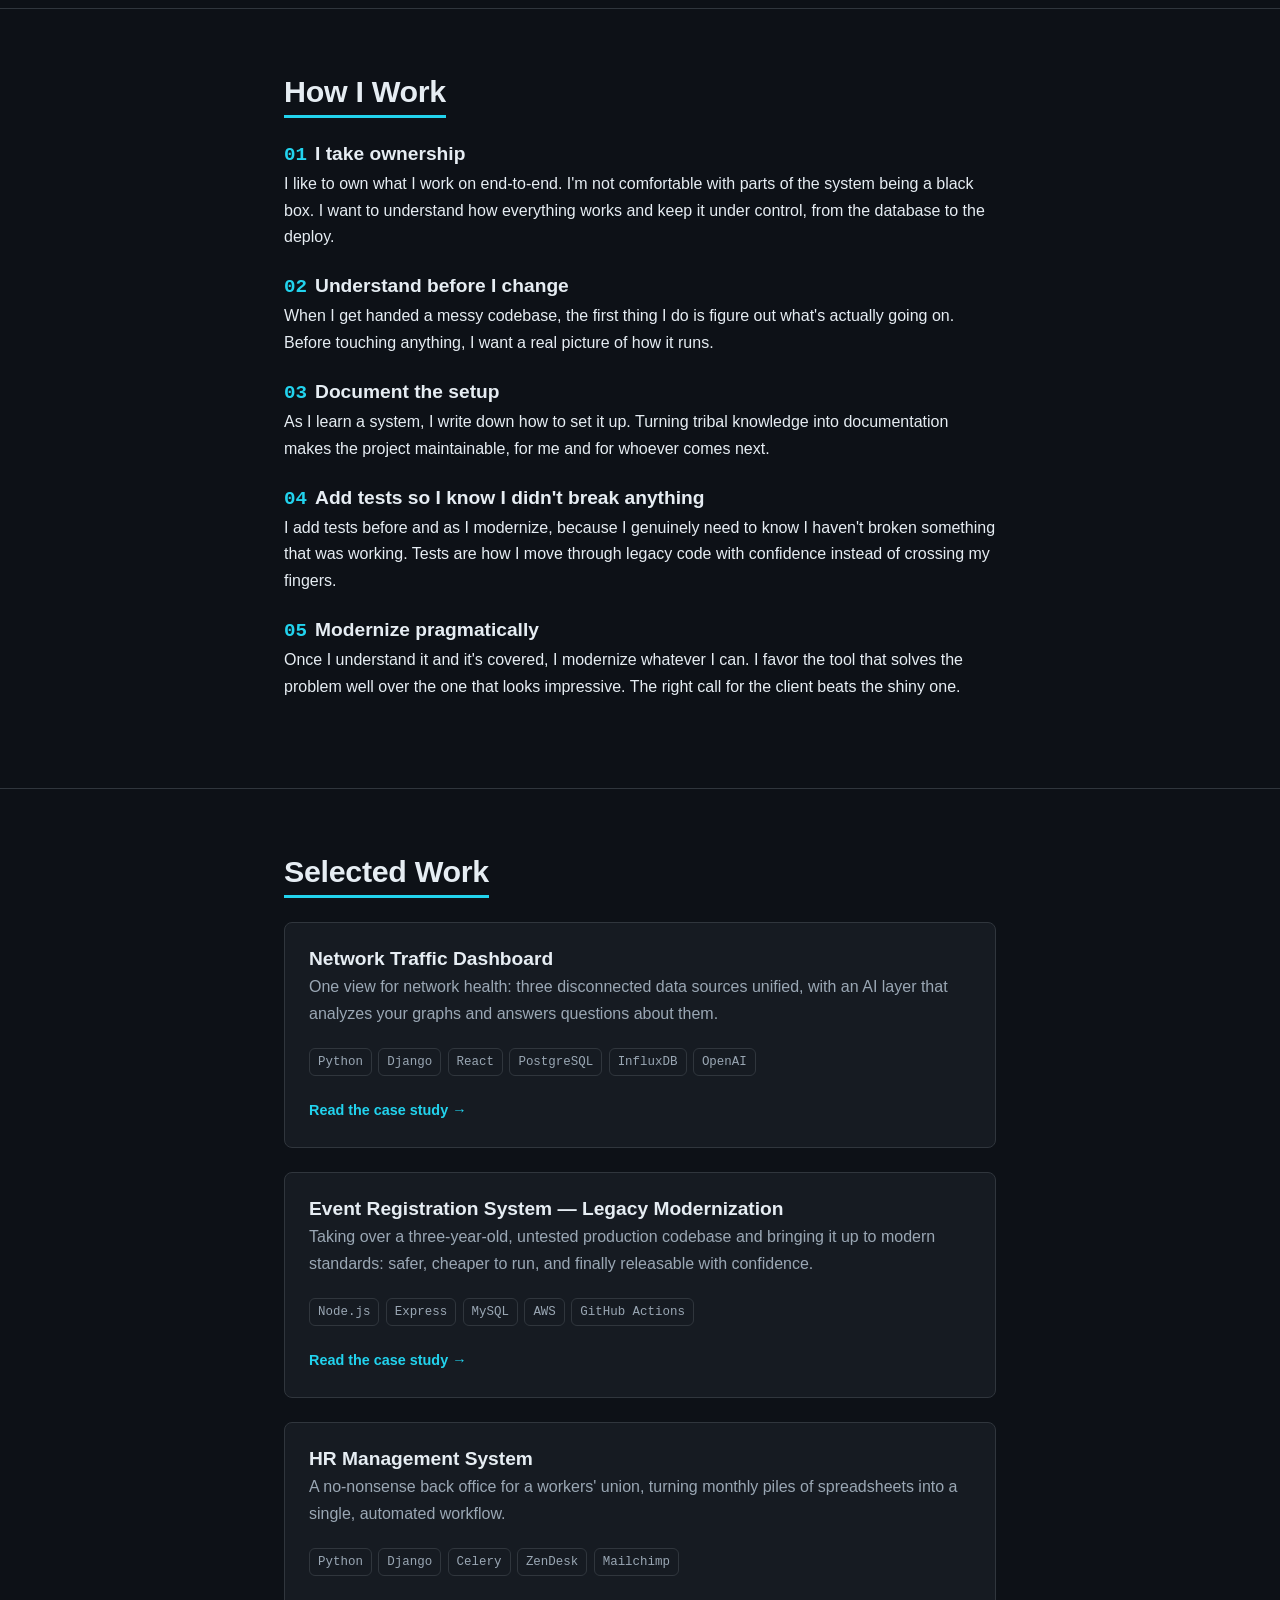
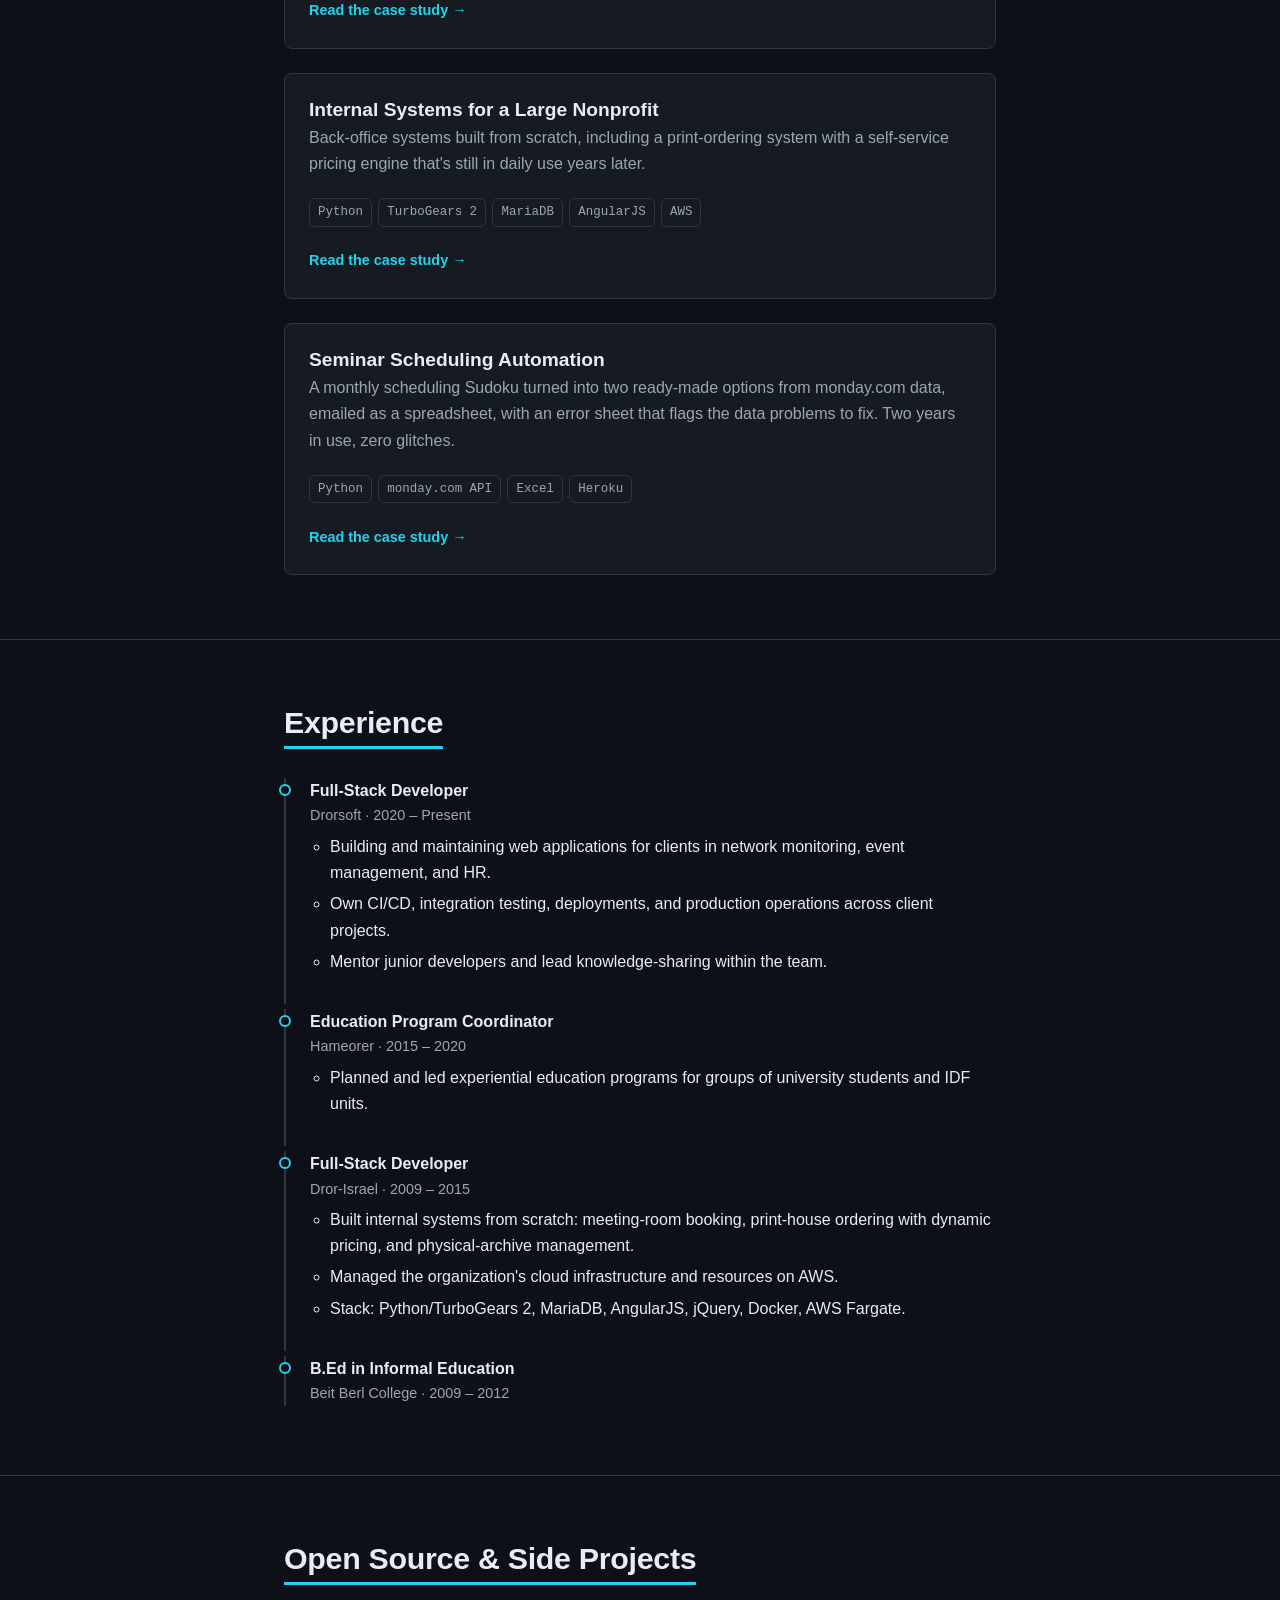
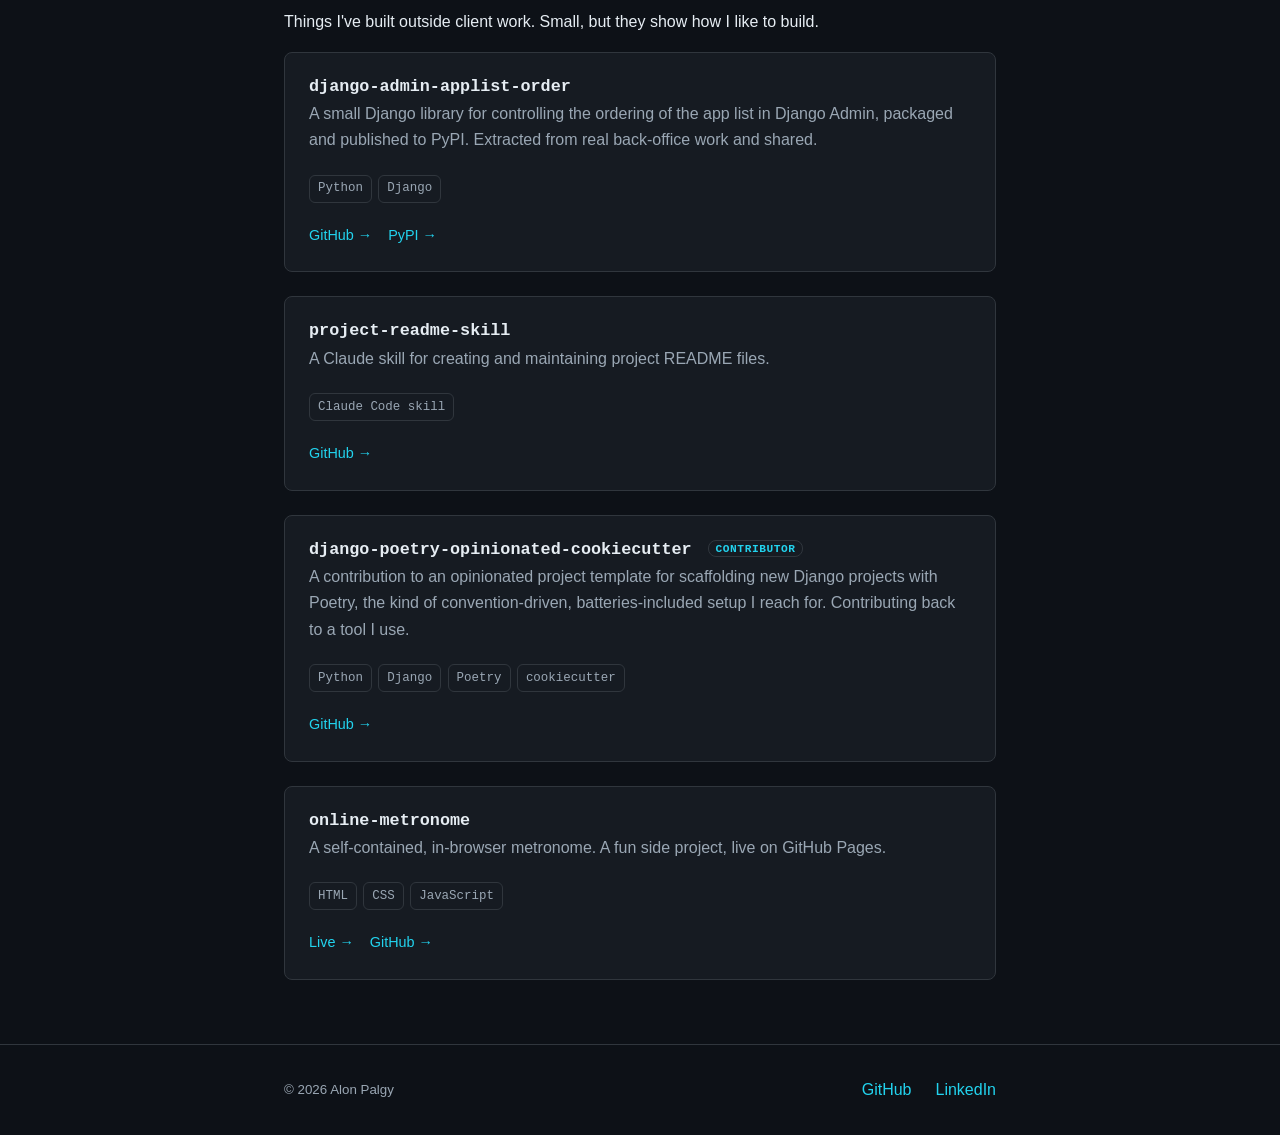
==== commit 6de55249: "updated texts" ====
--- a/index.html
+++ b/index.html
@@ -4,14 +4,14 @@
   <meta charset="utf-8">
   <meta name="viewport" content="width=device-width, initial-scale=1">
   <title>Alon Palgy — Backend / Full-Stack Developer</title>
-  <meta name="description" content="Alon Palgy — backend-leaning full-stack developer with 12+ years in Python/Django and Node.js. I take ownership end-to-end: data, integrations, CI/CD, and production.">
+  <meta name="description" content="Alon Palgy: backend-leaning full-stack developer with 12+ years in Python/Django and Node.js. I take ownership end-to-end: data, integrations, CI/CD, and production.">
   <link rel="icon" type="image/svg+xml" href="assets/favicon.svg">
   <link rel="stylesheet" href="style.css">
 
   <!-- Open Graph / social -->
   <meta property="og:type" content="website">
   <meta property="og:title" content="Alon Palgy — Backend / Full-Stack Developer">
-  <meta property="og:description" content="Backend-leaning full-stack developer, 12+ years. I own things end-to-end — and I'm not satisfied until I understand how all of it works.">
+  <meta property="og:description" content="Backend-leaning full-stack developer, 12+ years. I own things end-to-end, and I'm not satisfied until I understand how all of it works.">
   <meta property="og:url" content="https://alon-p.github.io/self/">
   <meta name="twitter:card" content="summary">
 </head>
@@ -39,7 +39,7 @@
         <p class="title">BACKEND / FULL-STACK DEVELOPER</p>
         <h1>Alon Palgy</h1>
         <hr class="accent-rule">
-        <p class="lead">Backend-leaning full-stack developer, 12+ years. I take ownership end-to-end — I like to understand how everything works, keep it under control, and ship it to production myself.</p>
+        <p class="lead">Backend-leaning full-stack developer, 12+ years. I take ownership end-to-end. I like to understand how everything works, keep it under control, and ship it to production myself.</p>
         <div class="hero-actions">
           <a class="btn btn-primary" href="https://github.com/alon-p" rel="noopener">GitHub</a>
           <a class="btn btn-secondary" href="https://www.linkedin.com/in/alonpgy" rel="noopener">LinkedIn</a>
@@ -51,8 +51,8 @@
     <section class="section" id="about">
       <div class="container">
         <h2 class="section-title">About</h2>
-        <p>I'm a backend-leaning full-stack developer with 12+ years of experience, mostly in Python/Django and Node.js. What defines how I work is <strong>ownership</strong> — I want to understand how a system works, keep it under my control, and be the one who carries it all the way to production.</p>
-        <p>I'm drawn to the complicated parts other people would rather avoid: untangling mismatched data sources, modernizing legacy services, and building the back-office tools and automations that keep an organization running. I'm comfortable taking responsibility for the whole path — CI/CD, integrations, deployments, and production operations — not just the code that's fun to write.</p>
+        <p>I'm a backend-leaning full-stack developer with 12+ years of experience, mostly in Python/Django and Node.js. What defines how I work is <strong>ownership</strong>. I want to understand how a system works, keep it under my control, and be the one who carries it all the way to production.</p>
+        <p>I'm drawn to the complicated parts other people would rather avoid: untangling mismatched data sources, modernizing legacy services, and building the back-office tools and automations that keep an organization running. I'm comfortable taking responsibility for the whole path (CI/CD, integrations, deployments, and production operations), not just the code that's fun to write.</p>
         <p>I've done this across network monitoring, event management, and HR for a range of clients, and I bring the same instinct to each: make it work, make it understandable, and make sure I didn't break anything on the way.</p>
       </div>
     </section>
@@ -62,7 +62,7 @@
       <div class="container">
         <h2 class="section-title">Skills</h2>
 
-        <p class="skills-intro">This isn't a checklist of everything I've ever touched — it's an honest map of what I actually know, and how well. I've marked each technology so you can tell the difference between the tools I build with every day and the ones I've simply worked with. Expand any of them to read more.</p>
+        <p class="skills-intro">This isn't a checklist of everything I've ever touched. It's an honest map of what I actually know, and how well. I've marked each technology so you can tell the difference between the tools I build with every day and the ones I've simply worked with. Expand any of them to read more.</p>
         <p class="tier-legend">
           <span class="tier tier-core">Core</span> daily ·
           <span class="tier tier-strong">Strong</span> shipped real work ·
@@ -74,21 +74,21 @@
           <details class="skill">
             <summary><span class="skill-name">Python</span> <span class="tier tier-core">Core</span></summary>
             <div class="skill-body">
-              <p>My main language for about 12 years, and what I write every day. I was around for the end of Python 2.7 and have spent the last six years in Python 3 — a language and community I genuinely enjoy. It's the tool I reach for first: expressive, quick to build in, and backed by a deep ecosystem, so I can take most problems from idea to a clean, well-tested solution without fighting the language. I never miss the annual PyCon Israel convention — come say hello, see you there.</p>
+              <p>My main language for about 12 years, and what I write every day. I was around for the end of Python 2.7 and have spent the last six years in Python 3, a language and community I genuinely enjoy. It's the tool I reach for first: expressive, quick to build in, and backed by a deep ecosystem, so I can take most problems from idea to a clean, well-tested solution without fighting the language. I never miss the annual PyCon Israel convention. Come say hello, see you there.</p>
               <p class="seen-in">Seen in: <a href="projects/seminar-scheduler.html">Seminar Scheduling Automation</a></p>
             </div>
           </details>
           <details class="skill">
             <summary><span class="skill-name">JavaScript / Node.js</span> <span class="tier tier-strong">Strong</span></summary>
             <div class="skill-body">
-              <p>About two years building on a Node/Express backend. It's deliberately bare-bones — you live in middleware and assemble a lot yourself, with no ORM or even a query builder out of the box. I added Knex as a query builder, used it to close a number of SQL-injection holes, and defined a DB schema that the integration tests rebuild from scratch on every run. One thing I genuinely prefer: npm keeps a project's modules in its own folder, tidier than remembering to activate a virtualenv. Beyond that, given the choice, I reach for Python on the backend.</p>
+              <p>About two years building on a Node/Express backend. It's deliberately bare-bones: you live in middleware and assemble a lot yourself, with no ORM or even a query builder out of the box. I added Knex as a query builder, used it to close a number of SQL-injection holes, and defined a DB schema that the integration tests rebuild from scratch on every run. One thing I genuinely prefer: npm keeps a project's modules in its own folder, tidier than remembering to activate a virtualenv. Beyond that, given the choice, I reach for Python on the backend.</p>
               <p class="seen-in">Seen in: <a href="projects/event-registration.html">Event Registration System</a></p>
             </div>
           </details>
           <details class="skill">
             <summary><span class="skill-name">SQL</span> <span class="tier tier-core">Core</span></summary>
             <div class="skill-body">
-              <p>Every system I've built runs on a relational database — MySQL, then MariaDB, and now PostgreSQL by default. I'm comfortable with the database <em>thinking</em>, not just the syntax: I've worked with B-tree indexes, run <code>EXPLAIN</code> and read its output, and picked sensible index candidates — though I'll be honest that I haven't done heavy performance tuning at scale. I like the ORM model approach, and I'm happy to drop to raw SQL when it's the clearer tool.</p>
+              <p>Every system I've built runs on a relational database: MySQL, then MariaDB, and now PostgreSQL by default. I'm comfortable with the database <em>thinking</em>, not just the syntax: I've worked with B-tree indexes, run <code>EXPLAIN</code> and read its output, and picked sensible index candidates, though I'll be honest that I haven't done heavy performance tuning at scale. I like the ORM model approach, and I'm happy to drop to raw SQL when it's the clearer tool.</p>
             </div>
           </details>
         </div>
@@ -98,34 +98,34 @@
           <details class="skill">
             <summary><span class="skill-name">Django</span> <span class="tier tier-core">Core</span></summary>
             <div class="skill-body">
-              <p>Six years of Django, and the framework I reach for on every project I can. I've also mentored several juniors on how to use it well, and I work with it mostly alongside Django REST Framework. What I love is that it's genuinely batteries-included: a test class that spins up a real test database from your migrations; built-in i18n; pluggable file storage with a ready-made S3 package; a mail layer with a fake backend for tests; and Django Admin, which is excellent for back-office tools. Its strong conventions even pay off on legacy code — I once inherited a badly-written Django project and got my bearings fast, precisely because the framework dictates how a project should be laid out.</p>
+              <p>Six years of Django, and the framework I reach for on every project I can. I've also mentored several juniors on how to use it well, and I work with it mostly alongside Django REST Framework. What I love is that it's genuinely batteries-included: a test class that spins up a real test database from your migrations; built-in i18n; pluggable file storage with a ready-made S3 package; a mail layer with a fake backend for tests; and Django Admin, which is excellent for back-office tools. Its strong conventions even pay off on legacy code. I once inherited a badly-written Django project and got my bearings fast, precisely because the framework dictates how a project should be laid out.</p>
               <p class="seen-in">Seen in: <a href="projects/network-dashboard.html">Network Traffic Dashboard</a>, <a href="projects/hr-system.html">HR Management System</a></p>
             </div>
           </details>
           <details class="skill">
             <summary><span class="skill-name">Celery</span> <span class="tier tier-strong">Strong</span></summary>
             <div class="skill-body">
-              <p>My go-to when work needs to happen asynchronously or on a schedule. It integrates cleanly with Django and is easy to run with Redis as the broker. On the HR system I used it to move heavy bulk-import work out of the request cycle and to fire a scheduled monthly reminder — replacing a manual "remember to do this" step with something automatic.</p>
+              <p>My go-to when work needs to happen asynchronously or on a schedule. It integrates cleanly with Django and is easy to run with Redis as the broker. On the HR system I used it to move heavy bulk-import work out of the request cycle and to fire a scheduled monthly reminder, replacing a manual "remember to do this" step with something automatic.</p>
               <p class="seen-in">Seen in: <a href="projects/hr-system.html">HR Management System</a></p>
             </div>
           </details>
           <details class="skill">
             <summary><span class="skill-name">Express</span> <span class="tier tier-strong">Strong</span></summary>
             <div class="skill-body">
-              <p>About two years on a Node/Express backend — real, shipped work, middleware-heavy, with Knex for queries and a schema the tests rebuild each run. Not my preferred backend stack, but I know my way around it.</p>
+              <p>About two years on a Node/Express backend: real, shipped work, middleware-heavy, with Knex for queries and a schema the tests rebuild each run. Not my preferred backend stack, but I know my way around it.</p>
               <p class="seen-in">Seen in: <a href="projects/event-registration.html">Event Registration System</a></p>
             </div>
           </details>
           <details class="skill">
             <summary><span class="skill-name">Flask</span> <span class="tier tier-strong">Strong</span></summary>
             <div class="skill-body">
-              <p>My pick for a slim Python backend when I need something simple and database-free to start with. I built one project's MVP on Flask and later migrated it to Django as it grew up — the right tool for that stage.</p>
+              <p>My pick for a slim Python backend when I need something simple and database-free to start with. I built one project's MVP on Flask and later migrated it to Django as it grew up, the right tool for that stage.</p>
             </div>
           </details>
           <details class="skill">
             <summary><span class="skill-name">TurboGears</span> <span class="tier tier-familiar">Familiar</span></summary>
             <div class="skill-body">
-              <p>An older framework with solid foundations and a great solo maintainer. I used it mostly because friends did, back before Django was as strong as it is today. I built around three systems on it — two of which are still running today, with later modernization like Microsoft Entra login bolted on.</p>
+              <p>An older framework with solid foundations and a great solo maintainer. I used it mostly because friends did, back before Django was as strong as it is today. I built around three systems on it, two of which are still running today, with later modernization like Microsoft Entra login bolted on.</p>
               <p class="seen-in">Seen in: <a href="projects/dror-israel.html">Internal Systems (Dror-Israel)</a></p>
             </div>
           </details>
@@ -136,14 +136,14 @@
           <details class="skill">
             <summary><span class="skill-name">PostgreSQL</span> <span class="tier tier-core">Core</span></summary>
             <div class="skill-body">
-              <p>My default database today. It feels the most modern of the ones I've used — convenient types, and a deep well of built-in functions and extensions that save you from reinventing things. It's what I'll choose for anything greenfield.</p>
+              <p>My default database today. It feels the most modern of the ones I've used: convenient types, and a deep well of built-in functions and extensions that save you from reinventing things. It's what I'll choose for anything greenfield.</p>
               <p class="seen-in">Seen in: <a href="projects/network-dashboard.html">Network Traffic Dashboard</a>, <a href="projects/hr-system.html">HR Management System</a></p>
             </div>
           </details>
           <details class="skill">
             <summary><span class="skill-name">MySQL / MariaDB</span> <span class="tier tier-strong">Strong</span></summary>
             <div class="skill-body">
-              <p>Used across earlier systems — including a live MySQL 5.7 → 8.0 migration with minimal downtime on a production service. I'm comfortable here; Postgres is just my preference now.</p>
+              <p>Used across earlier systems, including a live MySQL 5.7 → 8.0 migration with minimal downtime on a production service. I'm comfortable here; Postgres is just my preference now.</p>
               <p class="seen-in">Seen in: <a href="projects/event-registration.html">Event Registration System</a>, <a href="projects/dror-israel.html">Internal Systems (Dror-Israel)</a></p>
             </div>
           </details>
@@ -156,7 +156,7 @@
           <details class="skill">
             <summary><span class="skill-name">InfluxDB</span> <span class="tier tier-familiar">Familiar</span></summary>
             <div class="skill-body">
-              <p>The time-series source in the network dashboard — one of the three data sources I reconciled into a single health view.</p>
+              <p>The time-series source in the network dashboard, one of the three data sources I reconciled into a single health view.</p>
               <p class="seen-in">Seen in: <a href="projects/network-dashboard.html">Network Traffic Dashboard</a></p>
             </div>
           </details>
@@ -164,11 +164,11 @@
 
         <div class="skill-group">
           <h3>Testing</h3>
-          <p class="skills-intro">Testing runs through almost everything I do — it's how I move through legacy code and modernize without breaking what works. I'd rather test the complicated scenarios in code than reproduce them by hand, and I wire the suite into the pipeline so it runs on every pull request and before every deploy. With good tests, refactoring stops being scary — and that's only more true with AI agents: solid tests let me see what a refactor actually changed and keep the result verified rather than one big pile of slop.</p>
+          <p class="skills-intro">Testing runs through almost everything I do. It's how I move through legacy code and modernize without breaking what works. I'd rather test the complicated scenarios in code than reproduce them by hand, and I wire the suite into the pipeline so it runs on every pull request and before every deploy. With good tests, refactoring stops being scary, and that's only more true with AI agents: solid tests let me see what a refactor actually changed and keep the result verified rather than one big pile of slop.</p>
           <details class="skill">
             <summary><span class="skill-name">Django test framework</span> <span class="tier tier-core">Core</span></summary>
             <div class="skill-body">
-              <p>My testing home. I love that it stands up a real test database from your migrations and resets it between tests — so writing meaningful, DB-backed integration tests is effortless and still fast. I use clock-faking to cover time-dependent behaviour, too.</p>
+              <p>My testing home. I love that it stands up a real test database from your migrations and resets it between tests, so writing meaningful, DB-backed integration tests is effortless and still fast. I use clock-faking to cover time-dependent behaviour, too.</p>
               <p class="seen-in">Seen in: <a href="projects/network-dashboard.html">Network Traffic Dashboard</a>, <a href="projects/hr-system.html">HR Management System</a></p>
             </div>
           </details>
@@ -182,10 +182,10 @@
           <details class="skill">
             <summary><span class="skill-name">pytest</span> <span class="tier tier-familiar">Familiar</span></summary>
             <div class="skill-body">
-              <p>I used it on a Flask project, partly to learn it, and set up some fixtures. I like it — though for Django work I still prefer the built-in test framework.</p>
-            </div>
-          </details>
-          <div class="skill-listed"><span class="skill-name">Vitest</span> <span class="tier tier-familiar">Familiar</span> <span class="seen-in">— some React component tests</span></div>
+              <p>I used it on a Flask project, partly to learn it, and set up some fixtures. I like it, though for Django work I still prefer the built-in test framework.</p>
+            </div>
+          </details>
+          <div class="skill-listed"><span class="skill-name">Vitest</span> <span class="tier tier-familiar">Familiar</span> <span class="seen-in">for some React component tests</span></div>
         </div>
 
         <div class="skill-group">
@@ -194,20 +194,20 @@
           <details class="skill">
             <summary><span class="skill-name">React</span> <span class="tier tier-strong">Strong</span></summary>
             <div class="skill-body">
-              <p>I've used React on several projects, mostly to consume the API I'm building. I'll be honest that I'm not on the bleeding edge — the JavaScript world moves fast and the ecosystem reshapes itself every six months — but I can hold my own in a React codebase, especially a well-organized one. I like the SPA approach (when it isn't overkill) and the fast feedback of a live dev server, and I've written some component tests with Vitest.</p>
+              <p>I've used React on several projects, mostly to consume the API I'm building. I'll be honest that I'm not on the bleeding edge (the JavaScript world moves fast and the ecosystem reshapes itself every six months), but I can hold my own in a React codebase, especially a well-organized one. I like the SPA approach (when it isn't overkill) and the fast feedback of a live dev server, and I've written some component tests with Vitest.</p>
               <p class="seen-in">Seen in: <a href="projects/network-dashboard.html">Network Traffic Dashboard</a></p>
             </div>
           </details>
           <details class="skill">
             <summary><span class="skill-name">Front-end JavaScript</span> <span class="tier tier-familiar">Familiar</span></summary>
             <div class="skill-body">
-              <p>I build the practical things — forms, buttons, displaying data — and do them solidly. Lately I've been experimenting with HTMX, building interactive pages from Django templates without reaching for React. I'm "okay, not great," and I'd like to keep getting better at writing cleaner, more optimized front-end code.</p>
+              <p>I build the practical things (forms, buttons, displaying data) and do them solidly. Lately I've been experimenting with HTMX, building interactive pages from Django templates without reaching for React. I'm "okay, not great," and I'd like to keep getting better at writing cleaner, more optimized front-end code.</p>
             </div>
           </details>
           <details class="skill">
             <summary><span class="skill-name">AngularJS · Vue.js · jQuery</span> <span class="tier tier-familiar">Familiar</span></summary>
             <div class="skill-body">
-              <p>Older front-end stacks I've worked in. I can read the docs and be productive in any of them. I have a soft spot for jQuery, honestly — it's a shame it's not fashionable anymore; it came from an era of approachable JavaScript projects that were easy to pick up and work with.</p>
+              <p>Older front-end stacks I've worked in. I can read the docs and be productive in any of them. I have a soft spot for jQuery, honestly. It's a shame it's not fashionable anymore; it came from an era of approachable JavaScript projects that were easy to pick up and work with.</p>
               <p class="seen-in">Seen in: <a href="projects/dror-israel.html">Internal Systems (Dror-Israel)</a></p>
             </div>
           </details>
@@ -215,37 +215,37 @@
 
         <div class="skill-group">
           <h3>Cloud &amp; DevOps</h3>
-          <p class="skills-intro">This is squarely my territory — "ship it to production myself" is a big part of how I work. I treat infrastructure as code and pipelines as the source of truth.</p>
+          <p class="skills-intro">This is squarely my territory: "ship it to production myself" is a big part of how I work. I treat infrastructure as code and pipelines as the source of truth.</p>
           <details class="skill">
             <summary><span class="skill-name">AWS</span> <span class="tier tier-core">Core</span></summary>
             <div class="skill-body">
-              <p>I deploy and run our apps on AWS and have gone hands-on with a good slice of it: configuring ALB + WAF with rules, running tasks on ECS (typically an Nginx container fronting Django, sometimes with Celery), scheduling with EventBridge Scheduler, and working across EC2, S3, EFS, Route 53, RDS, IAM, CloudWatch, CodePipeline + CodeBuild, and the occasional Lambda. Almost all of it is managed in Terraform — I only drop into the console when I'm exploring something.</p>
+              <p>I deploy and run our apps on AWS and have gone hands-on with a good slice of it: configuring ALB + WAF with rules, running tasks on ECS (typically an Nginx container fronting Django, sometimes with Celery), scheduling with EventBridge Scheduler, and working across EC2, S3, EFS, Route 53, RDS, IAM, CloudWatch, CodePipeline + CodeBuild, and the occasional Lambda. Almost all of it is managed in Terraform. I only drop into the console when I'm exploring something.</p>
               <p class="seen-in">Seen in: <a href="projects/event-registration.html">Event Registration System</a>, <a href="projects/dror-israel.html">Internal Systems (Dror-Israel)</a></p>
             </div>
           </details>
           <details class="skill">
             <summary><span class="skill-name">CI/CD</span> <span class="tier tier-core">Core</span></summary>
             <div class="skill-body">
-              <p>I build pipelines so that once you push or merge a PR, the app gets tested — and tells you if something failed — and then deploys, with nothing done by hand. On GitHub Actions or Bitbucket Pipelines I run the suite and trigger the deploy; on AWS that means CodePipeline and CodeBuild turning the code into a container image. I built the first pipeline on a project where releases had been entirely manual. A pipeline I like also documents the process — so the steps live in version control instead of a README that drifts, or in the head of whoever set it up.</p>
+              <p>I build pipelines so that once you push or merge a PR, the app gets tested (and tells you if something failed) and then deploys, with nothing done by hand. On GitHub Actions or Bitbucket Pipelines I run the suite and trigger the deploy; on AWS that means CodePipeline and CodeBuild turning the code into a container image. I built the first pipeline on a project where releases had been entirely manual. A pipeline I like also documents the process, so the steps live in version control instead of a README that drifts, or in the head of whoever set it up.</p>
               <p class="seen-in">Seen in: <a href="projects/event-registration.html">Event Registration System</a></p>
             </div>
           </details>
           <details class="skill">
             <summary><span class="skill-name">Docker</span> <span class="tier tier-strong">Strong</span></summary>
             <div class="skill-body">
-              <p>Locally, I use Docker to bring up the services I need — Postgres, Nginx, Redis — scoped to a project, and to test how the app behaves inside a container. I work mostly through docker-compose, which doubles as a clean infrastructure-as-code description of the local stack. It's also how I make life easy for a front-end teammate: <code>docker-compose up</code> and the whole backend is running, nothing to install.</p>
+              <p>Locally, I use Docker to bring up the services I need (Postgres, Nginx, Redis) scoped to a project, and to test how the app behaves inside a container. I work mostly through docker-compose, which doubles as a clean infrastructure-as-code description of the local stack. It's also how I make life easy for a front-end teammate: <code>docker-compose up</code> and the whole backend is running, nothing to install.</p>
             </div>
           </details>
           <details class="skill">
             <summary><span class="skill-name">Terraform</span> <span class="tier tier-strong">Strong</span></summary>
             <div class="skill-body">
-              <p>I keep a Terraform repository as the record of all infrastructure changes — IaC is the default, and the console is only for exploration. It's how I keep AWS under control rather than clicking things into existence.</p>
+              <p>I keep a Terraform repository as the record of all infrastructure changes. IaC is the default, and the console is only for exploration. It's how I keep AWS under control rather than clicking things into existence.</p>
             </div>
           </details>
           <details class="skill">
             <summary><span class="skill-name">Heroku</span> <span class="tier tier-strong">Strong</span></summary>
             <div class="skill-body">
-              <p>I built a reproducible "one-click new app" setup: a JSON manifest declaring everything an app needs — env vars, services, add-ons — plus a GitHub connection so it pulls and builds from the repo. It takes real fluency with Heroku's services and buildpack conventions to get that smooth.</p>
+              <p>I built a reproducible "one-click new app" setup: a JSON manifest declaring everything an app needs (env vars, services, add-ons) plus a GitHub connection so it pulls and builds from the repo. It takes real fluency with Heroku's services and buildpack conventions to get that smooth.</p>
               <p class="seen-in">Seen in: <a href="projects/network-dashboard.html">Network Traffic Dashboard</a></p>
             </div>
           </details>
@@ -256,14 +256,14 @@
           <details class="skill">
             <summary><span class="skill-name">OpenAI integration</span> <span class="tier tier-strong">Strong</span></summary>
             <div class="skill-body">
-              <p>I built the integration plumbing for the network dashboard's AI feature. A colleague designed the prompts; my job was to combine the relevant data with them, send the request to the OpenAI API asynchronously through Celery, then receive the response, persist it, display it, and let the user keep chatting. It was deliberately simple for the time — no tools or function-calling — because the customer wanted to test whether it would add value. It didn't end up moving the needle for them, but it was a real, shipped integration with a sound async architecture.</p>
+              <p>I built the integration plumbing for the network dashboard's AI feature. A colleague designed the prompts; my job was to combine the relevant data with them, send the request to the OpenAI API asynchronously through Celery, then receive the response, persist it, display it, and let the user keep chatting. It was deliberately simple for the time, with no tools or function-calling, because the customer wanted to test whether it would add value. It didn't end up moving the needle for them, but it was a real, shipped integration with a sound async architecture.</p>
               <p class="seen-in">Seen in: <a href="projects/network-dashboard.html">Network Traffic Dashboard</a></p>
             </div>
           </details>
           <details class="skill">
             <summary><span class="skill-name">Auth0 / Microsoft Entra</span> <span class="tier tier-strong">Strong</span></summary>
             <div class="skill-body">
-              <p>I integrated an external-provider auth flow with Auth0, which meant adapting the app to support it and enabling it per deployment, per customer — some clients use it, some don't. That involved working directly with Auth0 (getting to grips with their tiers and glossary) and wiring Microsoft Entra as a federated connection alongside an Auth0-managed user database.</p>
+              <p>I integrated an external-provider auth flow with Auth0, which meant adapting the app to support it and enabling it per deployment, per customer: some clients use it, some don't. That involved working directly with Auth0 (getting to grips with their tiers and glossary) and wiring Microsoft Entra as a federated connection alongside an Auth0-managed user database.</p>
               <p class="seen-in">Seen in: <a href="projects/network-dashboard.html">Network Traffic Dashboard</a></p>
             </div>
           </details>
@@ -284,7 +284,7 @@
           <details class="skill">
             <summary><span class="skill-name">Claude Code</span> <span class="tier tier-strong">Strong</span></summary>
             <div class="skill-body">
-              <p>I use Claude Code every day and keep learning how to get more out of it — it noticeably speeds up how I build and ship. The way I work with it reflects how I work generally: I write instructions and plans that bake in testing and clear, ordered steps, so the output stays controlled instead of turning into one big pile of slop. (I've also published a small Claude skill, project-readme-skill — see Open Source.)</p>
+              <p>I use Claude Code every day and keep learning how to get more out of it. It noticeably speeds up how I build and ship. The way I work with it reflects how I work generally: I write instructions and plans that bake in testing and clear, ordered steps, so the output stays controlled instead of turning into one big pile of slop. (I've also published a small Claude skill, project-readme-skill; see Open Source.)</p>
             </div>
           </details>
         </div>
@@ -298,7 +298,7 @@
 
         <div class="principle">
           <h3><span class="num">01</span>I take ownership</h3>
-          <p>I like to own what I work on end-to-end. I'm not comfortable with parts of the system being a black box — I want to understand how everything works and keep it under control, from the database to the deploy.</p>
+          <p>I like to own what I work on end-to-end. I'm not comfortable with parts of the system being a black box. I want to understand how everything works and keep it under control, from the database to the deploy.</p>
         </div>
         <div class="principle">
           <h3><span class="num">02</span>Understand before I change</h3>
@@ -306,7 +306,7 @@
         </div>
         <div class="principle">
           <h3><span class="num">03</span>Document the setup</h3>
-          <p>As I learn a system, I write down how to set it up. Turning tribal knowledge into documentation makes the project maintainable — for me and for whoever comes next.</p>
+          <p>As I learn a system, I write down how to set it up. Turning tribal knowledge into documentation makes the project maintainable, for me and for whoever comes next.</p>
         </div>
         <div class="principle">
           <h3><span class="num">04</span>Add tests so I know I didn't break anything</h3>
@@ -314,7 +314,7 @@
         </div>
         <div class="principle">
           <h3><span class="num">05</span>Modernize pragmatically</h3>
-          <p>Once I understand it and it's covered, I modernize whatever I can. I favor the tool that solves the problem well over the one that looks impressive — the right call for the client beats the shiny one.</p>
+          <p>Once I understand it and it's covered, I modernize whatever I can. I favor the tool that solves the problem well over the one that looks impressive. The right call for the client beats the shiny one.</p>
         </div>
       </div>
     </section>
@@ -327,7 +327,7 @@
 
           <article class="teaser">
             <h3><a href="projects/network-dashboard.html">Network Traffic Dashboard</a></h3>
-            <p class="tagline">One view for network health — three disconnected data sources unified, with an AI layer that analyzes your graphs and answers questions about them.</p>
+            <p class="tagline">One view for network health: three disconnected data sources unified, with an AI layer that analyzes your graphs and answers questions about them.</p>
             <ul class="tags">
               <li>Python</li><li>Django</li><li>React</li><li>PostgreSQL</li><li>InfluxDB</li><li>OpenAI</li>
             </ul>
@@ -336,7 +336,7 @@
 
           <article class="teaser">
             <h3><a href="projects/event-registration.html">Event Registration System — Legacy Modernization</a></h3>
-            <p class="tagline">Taking over a three-year-old, untested production codebase and bringing it up to modern standards — safer, cheaper to run, and finally releasable with confidence.</p>
+            <p class="tagline">Taking over a three-year-old, untested production codebase and bringing it up to modern standards: safer, cheaper to run, and finally releasable with confidence.</p>
             <ul class="tags">
               <li>Node.js</li><li>Express</li><li>MySQL</li><li>AWS</li><li>GitHub Actions</li>
             </ul>
@@ -345,7 +345,7 @@
 
           <article class="teaser">
             <h3><a href="projects/hr-system.html">HR Management System</a></h3>
-            <p class="tagline">A no-nonsense back office for a workers' union — turning monthly piles of spreadsheets into a single, automated workflow.</p>
+            <p class="tagline">A no-nonsense back office for a workers' union, turning monthly piles of spreadsheets into a single, automated workflow.</p>
             <ul class="tags">
               <li>Python</li><li>Django</li><li>Celery</li><li>ZenDesk</li><li>Mailchimp</li>
             </ul>
@@ -354,7 +354,7 @@
 
           <article class="teaser">
             <h3><a href="projects/dror-israel.html">Internal Systems for a Large Nonprofit</a></h3>
-            <p class="tagline">Back-office systems built from scratch — including a print-ordering system with a self-service pricing engine that's still in daily use years later.</p>
+            <p class="tagline">Back-office systems built from scratch, including a print-ordering system with a self-service pricing engine that's still in daily use years later.</p>
             <ul class="tags">
               <li>Python</li><li>TurboGears&nbsp;2</li><li>MariaDB</li><li>AngularJS</li><li>AWS</li>
             </ul>
@@ -363,7 +363,7 @@
 
           <article class="teaser">
             <h3><a href="projects/seminar-scheduler.html">Seminar Scheduling Automation</a></h3>
-            <p class="tagline">A monthly scheduling Sudoku turned into two ready-made options from monday.com data, emailed as a spreadsheet — with an error sheet that flags the data problems to fix. Two years in use, zero glitches.</p>
+            <p class="tagline">A monthly scheduling Sudoku turned into two ready-made options from monday.com data, emailed as a spreadsheet, with an error sheet that flags the data problems to fix. Two years in use, zero glitches.</p>
             <ul class="tags">
               <li>Python</li><li>monday.com&nbsp;API</li><li>Excel</li><li>Heroku</li>
             </ul>
@@ -416,12 +416,12 @@
     <section class="section" id="open-source">
       <div class="container">
         <h2 class="section-title">Open Source &amp; Side Projects</h2>
-        <p>Things I've built outside client work — small, but they show how I like to build.</p>
+        <p>Things I've built outside client work. Small, but they show how I like to build.</p>
         <div class="repos">
 
           <article class="repo">
             <h3>django-admin-applist-order</h3>
-            <p>A small Django library for controlling the ordering of the app list in Django Admin — packaged and published to PyPI. Extracted from real back-office work and shared.</p>
+            <p>A small Django library for controlling the ordering of the app list in Django Admin, packaged and published to PyPI. Extracted from real back-office work and shared.</p>
             <ul class="tags"><li>Python</li><li>Django</li></ul>
             <div class="links">
               <a href="https://github.com/alon-p/django-admin-applist-order" rel="noopener">GitHub →</a>
@@ -440,7 +440,7 @@
 
           <article class="repo">
             <h3>django-poetry-opinionated-cookiecutter <span class="repo-role">contributor</span></h3>
-            <p>A contribution to an opinionated project template for scaffolding new Django projects with Poetry — the kind of convention-driven, batteries-included setup I reach for. Contributing back to a tool I use.</p>
+            <p>A contribution to an opinionated project template for scaffolding new Django projects with Poetry, the kind of convention-driven, batteries-included setup I reach for. Contributing back to a tool I use.</p>
             <ul class="tags"><li>Python</li><li>Django</li><li>Poetry</li><li>cookiecutter</li></ul>
             <div class="links">
               <a href="https://github.com/alonisser/django-poetry-opinionated-cookiecutter" rel="noopener">GitHub →</a>
@@ -449,7 +449,7 @@
 
           <article class="repo">
             <h3>online-metronome</h3>
-            <p>A self-contained, in-browser metronome — a fun side project, live on GitHub Pages.</p>
+            <p>A self-contained, in-browser metronome. A fun side project, live on GitHub Pages.</p>
             <ul class="tags"><li>HTML</li><li>CSS</li><li>JavaScript</li></ul>
             <div class="links">
               <a href="https://alon-p.github.io/online-metronome/" rel="noopener">Live →</a>
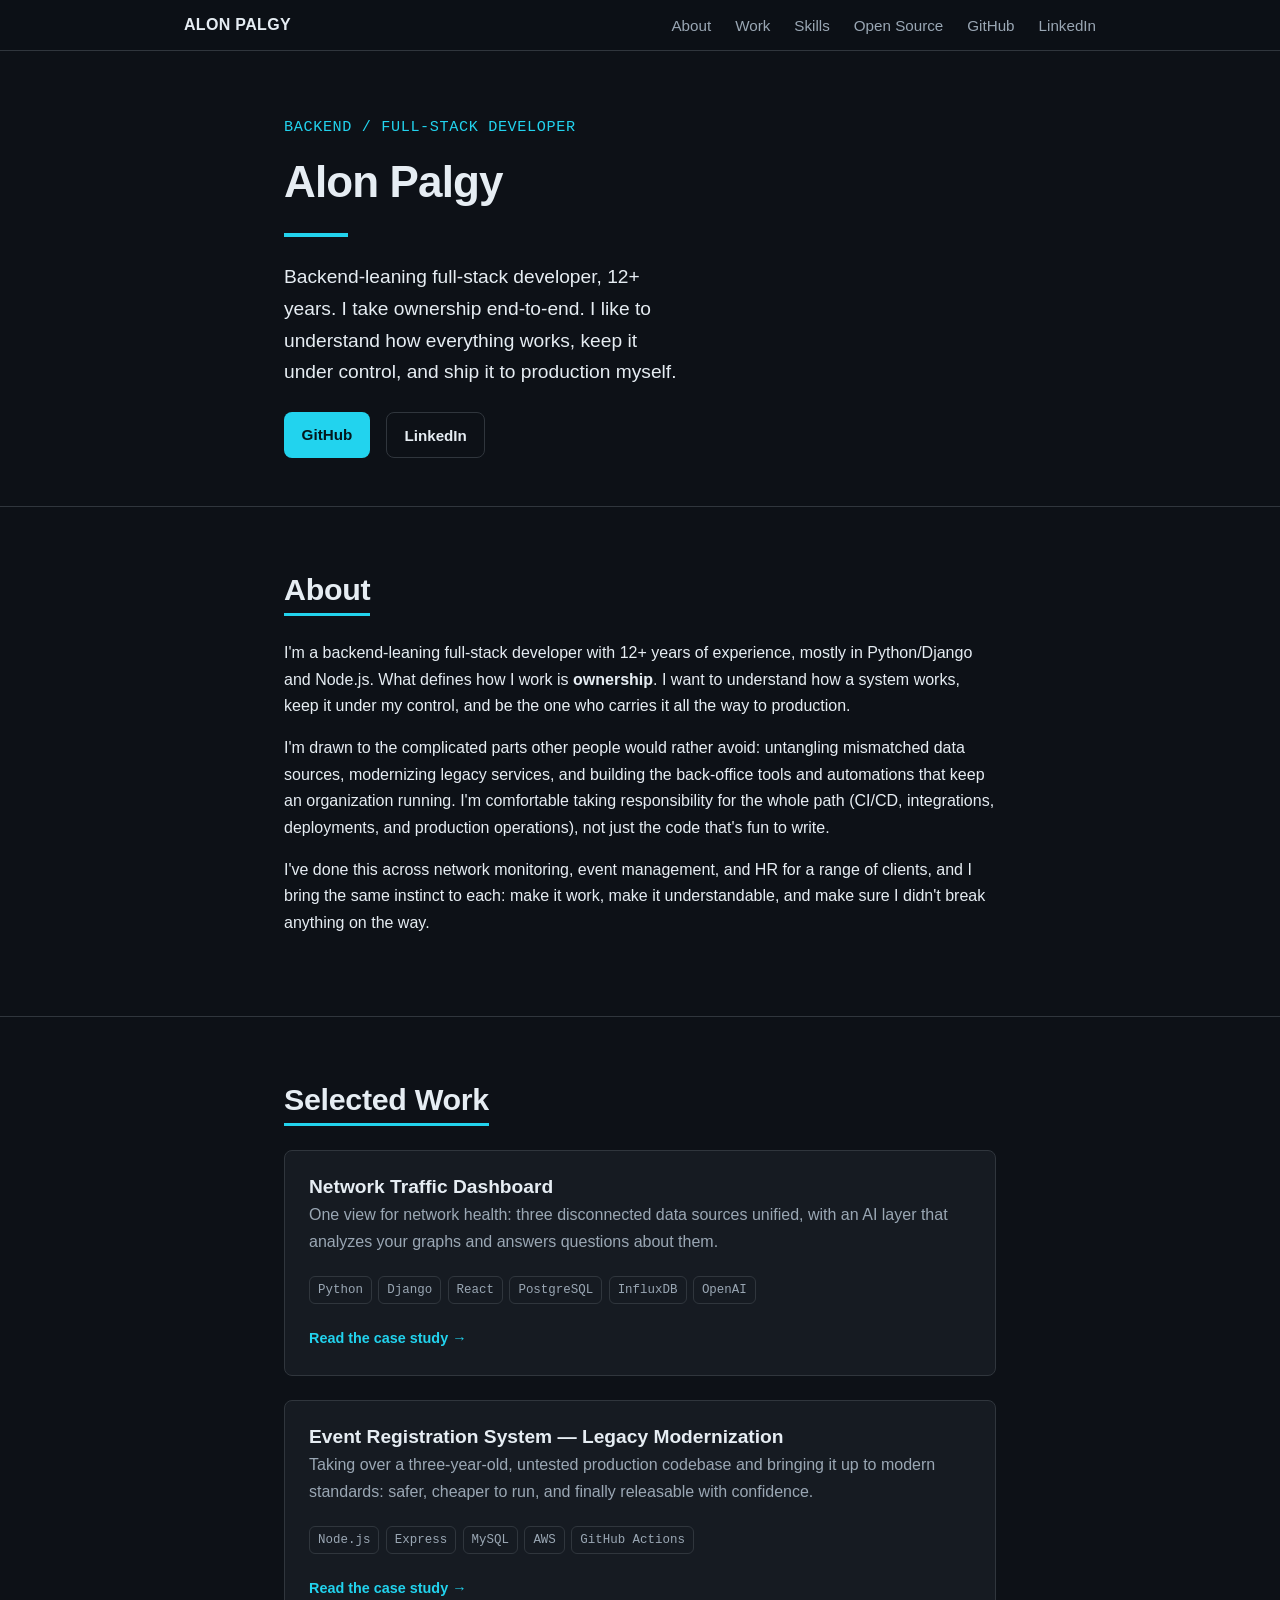
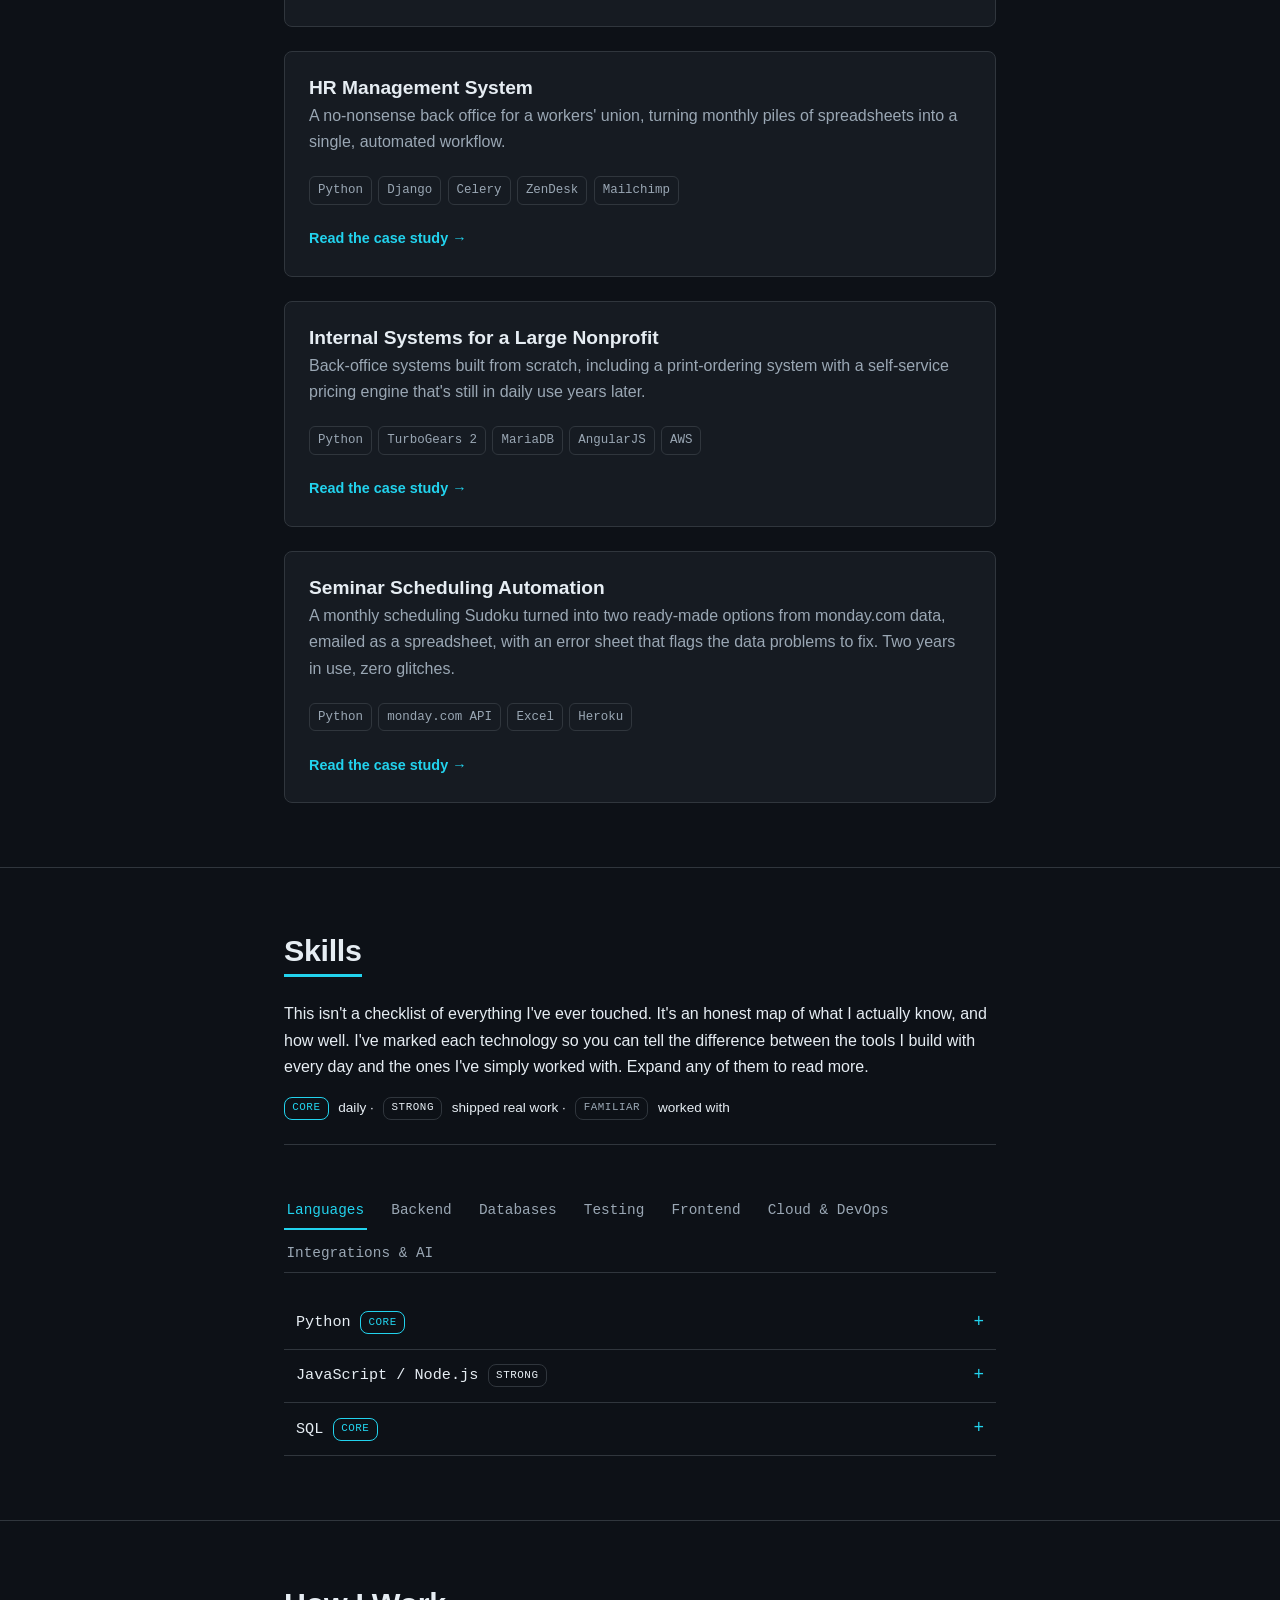
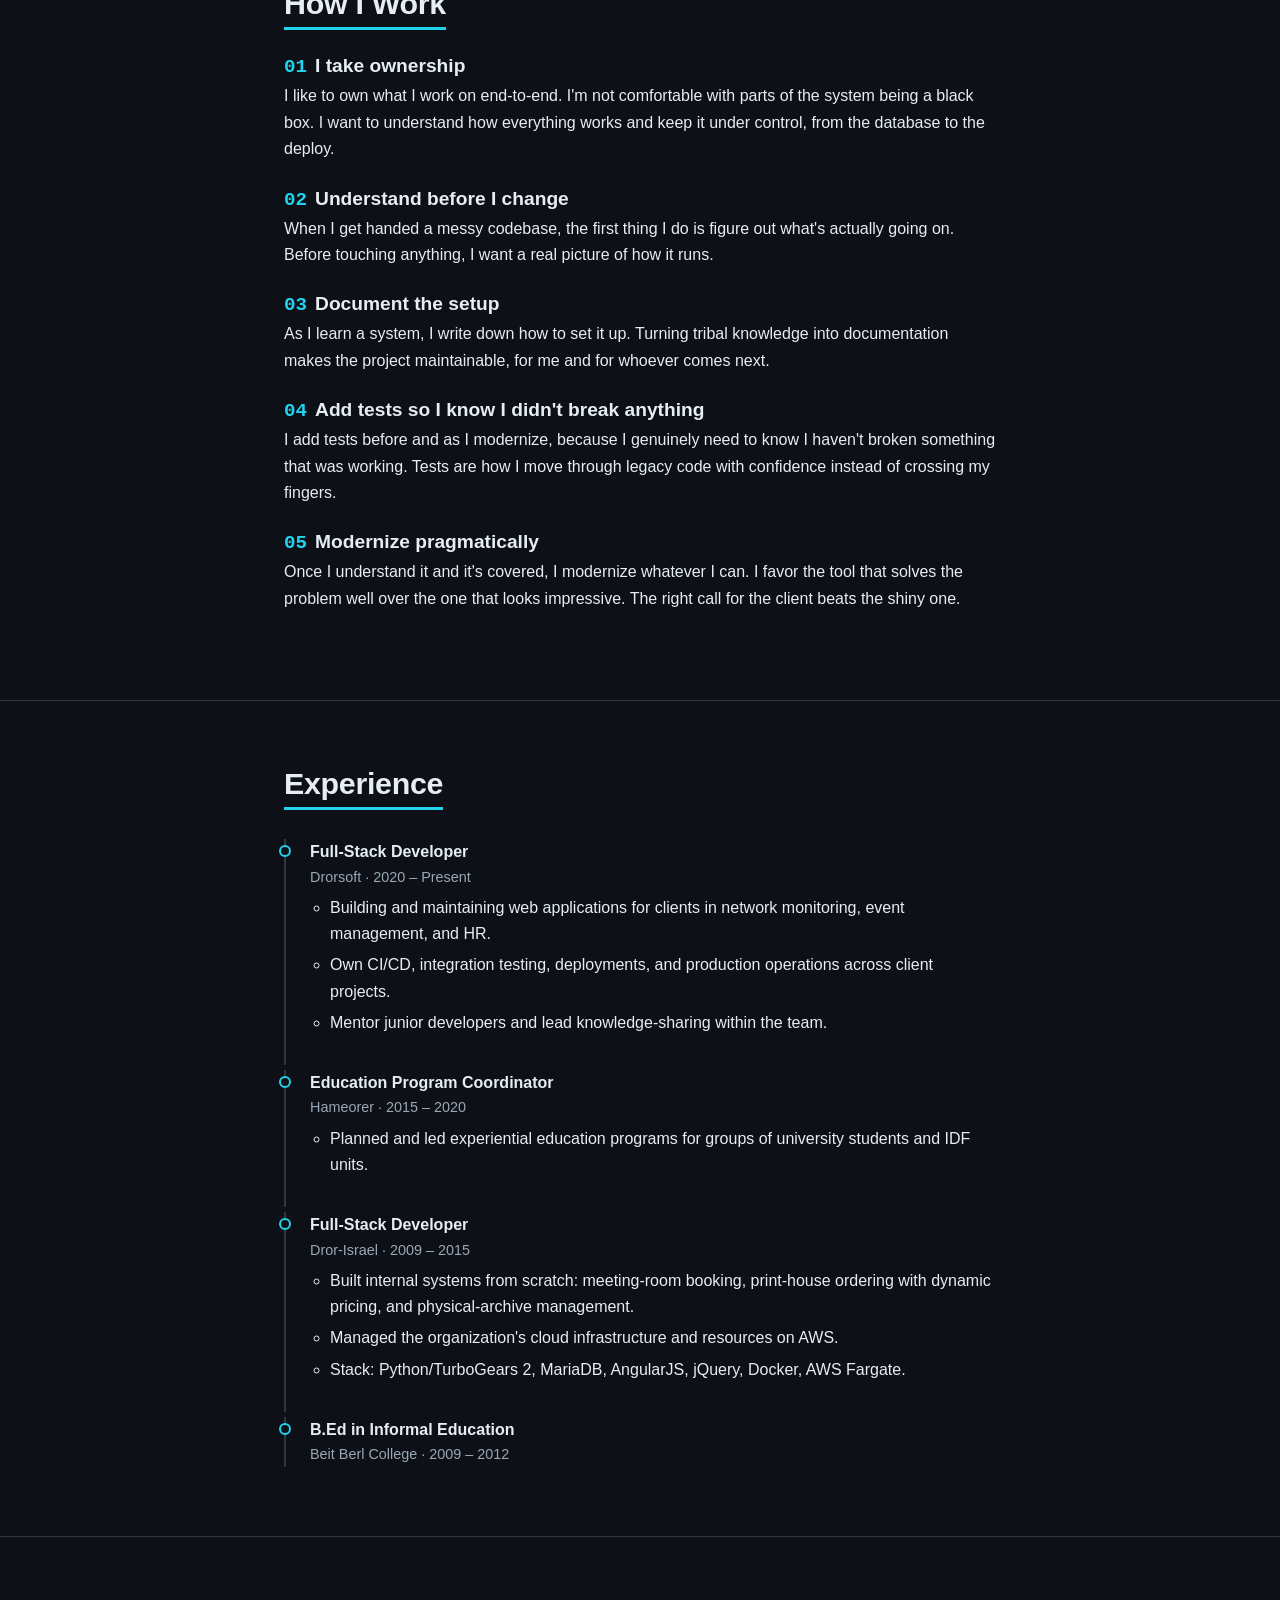
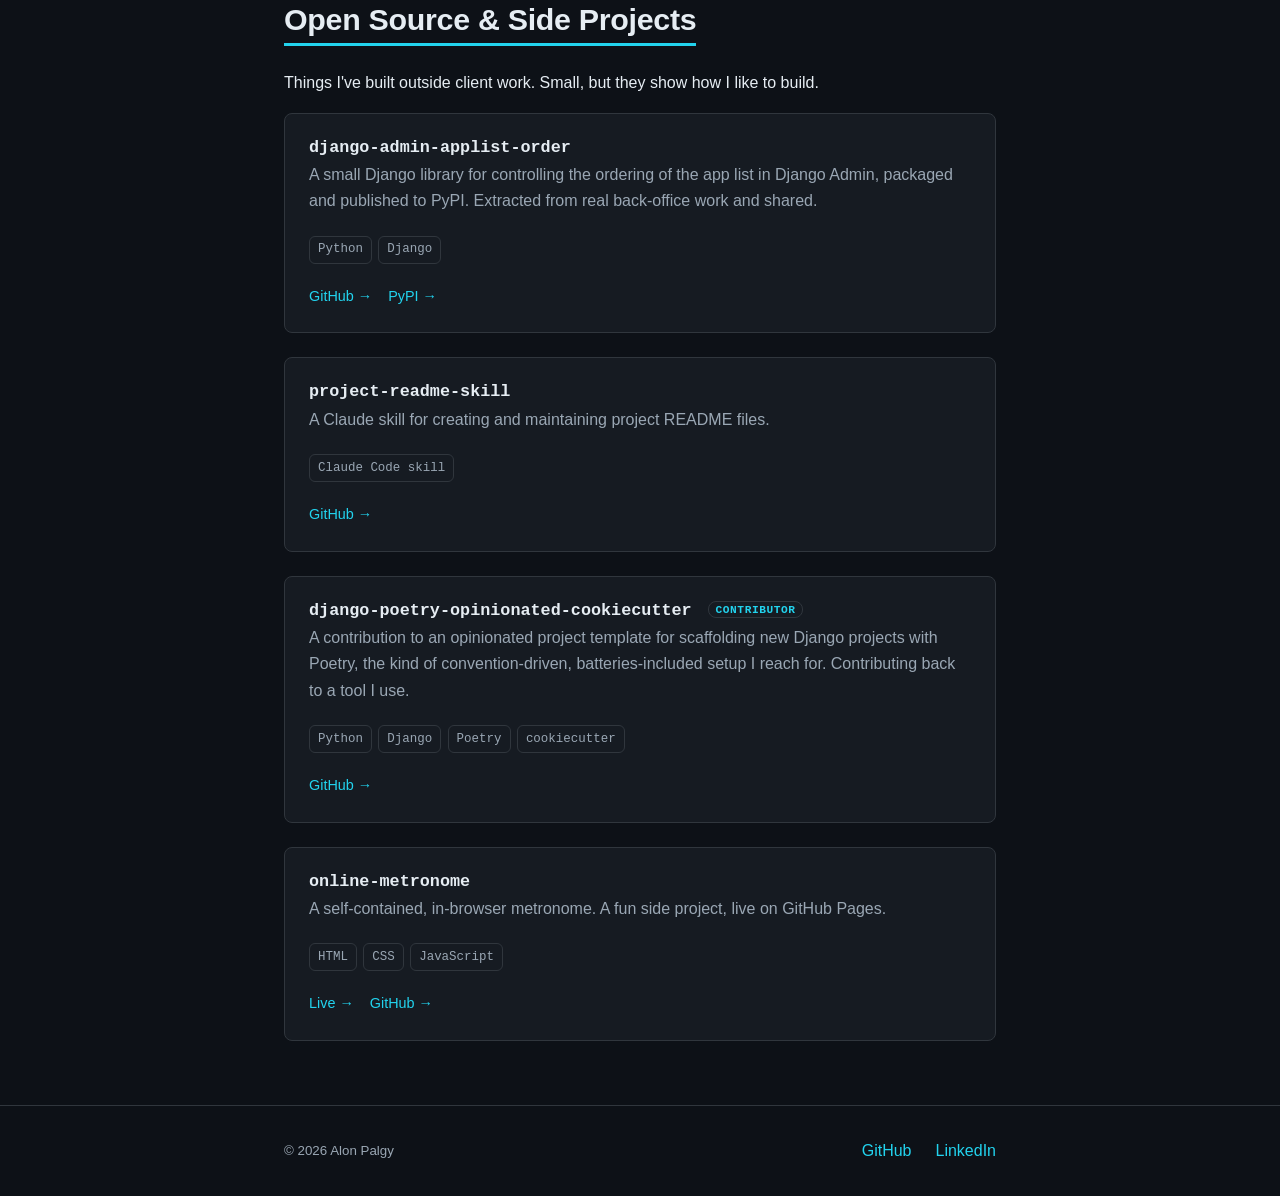
==== commit cbdc8c25: "css and elements updates" ====
--- a/index.html
+++ b/index.html
@@ -22,8 +22,8 @@
       <a class="nav-brand" href="index.html">ALON PALGY</a>
       <nav class="nav-links" aria-label="Primary">
         <a href="#about">About</a>
+        <a href="#work">Work</a>
         <a href="#skills">Skills</a>
-        <a href="#work">Work</a>
         <a href="#open-source">Open Source</a>
         <a href="https://github.com/alon-p" rel="noopener">GitHub</a>
         <a href="https://www.linkedin.com/in/alonpgy" rel="noopener">LinkedIn</a>
@@ -57,6 +57,61 @@
       </div>
     </section>
 
+    <!-- Selected work -->
+    <section class="section" id="work">
+      <div class="container">
+        <h2 class="section-title">Selected Work</h2>
+        <div class="teasers">
+
+          <article class="teaser">
+            <h3><a href="projects/network-dashboard.html">Network Traffic Dashboard</a></h3>
+            <p class="tagline">One view for network health: three disconnected data sources unified, with an AI layer that analyzes your graphs and answers questions about them.</p>
+            <ul class="tags">
+              <li>Python</li><li>Django</li><li>React</li><li>PostgreSQL</li><li>InfluxDB</li><li>OpenAI</li>
+            </ul>
+            <a class="more" href="projects/network-dashboard.html">Read the case study →</a>
+          </article>
+
+          <article class="teaser">
+            <h3><a href="projects/event-registration.html">Event Registration System — Legacy Modernization</a></h3>
+            <p class="tagline">Taking over a three-year-old, untested production codebase and bringing it up to modern standards: safer, cheaper to run, and finally releasable with confidence.</p>
+            <ul class="tags">
+              <li>Node.js</li><li>Express</li><li>MySQL</li><li>AWS</li><li>GitHub Actions</li>
+            </ul>
+            <a class="more" href="projects/event-registration.html">Read the case study →</a>
+          </article>
+
+          <article class="teaser">
+            <h3><a href="projects/hr-system.html">HR Management System</a></h3>
+            <p class="tagline">A no-nonsense back office for a workers' union, turning monthly piles of spreadsheets into a single, automated workflow.</p>
+            <ul class="tags">
+              <li>Python</li><li>Django</li><li>Celery</li><li>ZenDesk</li><li>Mailchimp</li>
+            </ul>
+            <a class="more" href="projects/hr-system.html">Read the case study →</a>
+          </article>
+
+          <article class="teaser">
+            <h3><a href="projects/dror-israel.html">Internal Systems for a Large Nonprofit</a></h3>
+            <p class="tagline">Back-office systems built from scratch, including a print-ordering system with a self-service pricing engine that's still in daily use years later.</p>
+            <ul class="tags">
+              <li>Python</li><li>TurboGears&nbsp;2</li><li>MariaDB</li><li>AngularJS</li><li>AWS</li>
+            </ul>
+            <a class="more" href="projects/dror-israel.html">Read the case study →</a>
+          </article>
+
+          <article class="teaser">
+            <h3><a href="projects/seminar-scheduler.html">Seminar Scheduling Automation</a></h3>
+            <p class="tagline">A monthly scheduling Sudoku turned into two ready-made options from monday.com data, emailed as a spreadsheet, with an error sheet that flags the data problems to fix. Two years in use, zero glitches.</p>
+            <ul class="tags">
+              <li>Python</li><li>monday.com&nbsp;API</li><li>Excel</li><li>Heroku</li>
+            </ul>
+            <a class="more" href="projects/seminar-scheduler.html">Read the case study →</a>
+          </article>
+
+        </div>
+      </div>
+    </section>
+
     <!-- Skills -->
     <section class="section" id="skills">
       <div class="container">
@@ -69,8 +124,27 @@
           <span class="tier tier-familiar">Familiar</span> worked with
         </p>
 
-        <div class="skill-group">
-          <h3>Languages</h3>
+        <div class="skill-tabs">
+          <input class="skill-tab-input" type="radio" name="skill-tabs" id="st-languages" checked>
+          <input class="skill-tab-input" type="radio" name="skill-tabs" id="st-backend">
+          <input class="skill-tab-input" type="radio" name="skill-tabs" id="st-databases">
+          <input class="skill-tab-input" type="radio" name="skill-tabs" id="st-testing">
+          <input class="skill-tab-input" type="radio" name="skill-tabs" id="st-frontend">
+          <input class="skill-tab-input" type="radio" name="skill-tabs" id="st-devops">
+          <input class="skill-tab-input" type="radio" name="skill-tabs" id="st-integrations">
+
+          <div class="skill-tablist" role="tablist" aria-label="Skill categories">
+            <label class="skill-tab" for="st-languages">Languages</label>
+            <label class="skill-tab" for="st-backend">Backend</label>
+            <label class="skill-tab" for="st-databases">Databases</label>
+            <label class="skill-tab" for="st-testing">Testing</label>
+            <label class="skill-tab" for="st-frontend">Frontend</label>
+            <label class="skill-tab" for="st-devops">Cloud &amp; DevOps</label>
+            <label class="skill-tab" for="st-integrations">Integrations &amp; AI</label>
+          </div>
+
+          <div class="skill-panels">
+            <div class="skill-panel" role="tabpanel">
           <details class="skill">
             <summary><span class="skill-name">Python</span> <span class="tier tier-core">Core</span></summary>
             <div class="skill-body">
@@ -93,8 +167,7 @@
           </details>
         </div>
 
-        <div class="skill-group">
-          <h3>Backend</h3>
+            <div class="skill-panel" role="tabpanel">
           <details class="skill">
             <summary><span class="skill-name">Django</span> <span class="tier tier-core">Core</span></summary>
             <div class="skill-body">
@@ -131,8 +204,7 @@
           </details>
         </div>
 
-        <div class="skill-group">
-          <h3>Databases</h3>
+            <div class="skill-panel" role="tabpanel">
           <details class="skill">
             <summary><span class="skill-name">PostgreSQL</span> <span class="tier tier-core">Core</span></summary>
             <div class="skill-body">
@@ -162,8 +234,7 @@
           </details>
         </div>
 
-        <div class="skill-group">
-          <h3>Testing</h3>
+            <div class="skill-panel" role="tabpanel">
           <p class="skills-intro">Testing runs through almost everything I do. It's how I move through legacy code and modernize without breaking what works. I'd rather test the complicated scenarios in code than reproduce them by hand, and I wire the suite into the pipeline so it runs on every pull request and before every deploy. With good tests, refactoring stops being scary, and that's only more true with AI agents: solid tests let me see what a refactor actually changed and keep the result verified rather than one big pile of slop.</p>
           <details class="skill">
             <summary><span class="skill-name">Django test framework</span> <span class="tier tier-core">Core</span></summary>
@@ -188,8 +259,7 @@
           <div class="skill-listed"><span class="skill-name">Vitest</span> <span class="tier tier-familiar">Familiar</span> <span class="seen-in">for some React component tests</span></div>
         </div>
 
-        <div class="skill-group">
-          <h3>Frontend</h3>
+            <div class="skill-panel" role="tabpanel">
           <p class="skills-intro">I'm backend-leaning, and honest about it: the front end is the supporting cast to my backend work. I do the straightforward parts well and know where my edges are.</p>
           <details class="skill">
             <summary><span class="skill-name">React</span> <span class="tier tier-strong">Strong</span></summary>
@@ -213,8 +283,7 @@
           </details>
         </div>
 
-        <div class="skill-group">
-          <h3>Cloud &amp; DevOps</h3>
+            <div class="skill-panel" role="tabpanel">
           <p class="skills-intro">This is squarely my territory: "ship it to production myself" is a big part of how I work. I treat infrastructure as code and pipelines as the source of truth.</p>
           <details class="skill">
             <summary><span class="skill-name">AWS</span> <span class="tier tier-core">Core</span></summary>
@@ -251,8 +320,7 @@
           </details>
         </div>
 
-        <div class="skill-group">
-          <h3>Integrations &amp; AI</h3>
+            <div class="skill-panel" role="tabpanel">
           <details class="skill">
             <summary><span class="skill-name">OpenAI integration</span> <span class="tier tier-strong">Strong</span></summary>
             <div class="skill-body">
@@ -287,6 +355,8 @@
               <p>I use Claude Code every day and keep learning how to get more out of it. It noticeably speeds up how I build and ship. The way I work with it reflects how I work generally: I write instructions and plans that bake in testing and clear, ordered steps, so the output stays controlled instead of turning into one big pile of slop. (I've also published a small Claude skill, project-readme-skill; see Open Source.)</p>
             </div>
           </details>
+            </div>
+          </div>
         </div>
       </div>
     </section>
@@ -315,61 +385,6 @@
         <div class="principle">
           <h3><span class="num">05</span>Modernize pragmatically</h3>
           <p>Once I understand it and it's covered, I modernize whatever I can. I favor the tool that solves the problem well over the one that looks impressive. The right call for the client beats the shiny one.</p>
-        </div>
-      </div>
-    </section>
-
-    <!-- Selected work -->
-    <section class="section" id="work">
-      <div class="container">
-        <h2 class="section-title">Selected Work</h2>
-        <div class="teasers">
-
-          <article class="teaser">
-            <h3><a href="projects/network-dashboard.html">Network Traffic Dashboard</a></h3>
-            <p class="tagline">One view for network health: three disconnected data sources unified, with an AI layer that analyzes your graphs and answers questions about them.</p>
-            <ul class="tags">
-              <li>Python</li><li>Django</li><li>React</li><li>PostgreSQL</li><li>InfluxDB</li><li>OpenAI</li>
-            </ul>
-            <a class="more" href="projects/network-dashboard.html">Read the case study →</a>
-          </article>
-
-          <article class="teaser">
-            <h3><a href="projects/event-registration.html">Event Registration System — Legacy Modernization</a></h3>
-            <p class="tagline">Taking over a three-year-old, untested production codebase and bringing it up to modern standards: safer, cheaper to run, and finally releasable with confidence.</p>
-            <ul class="tags">
-              <li>Node.js</li><li>Express</li><li>MySQL</li><li>AWS</li><li>GitHub Actions</li>
-            </ul>
-            <a class="more" href="projects/event-registration.html">Read the case study →</a>
-          </article>
-
-          <article class="teaser">
-            <h3><a href="projects/hr-system.html">HR Management System</a></h3>
-            <p class="tagline">A no-nonsense back office for a workers' union, turning monthly piles of spreadsheets into a single, automated workflow.</p>
-            <ul class="tags">
-              <li>Python</li><li>Django</li><li>Celery</li><li>ZenDesk</li><li>Mailchimp</li>
-            </ul>
-            <a class="more" href="projects/hr-system.html">Read the case study →</a>
-          </article>
-
-          <article class="teaser">
-            <h3><a href="projects/dror-israel.html">Internal Systems for a Large Nonprofit</a></h3>
-            <p class="tagline">Back-office systems built from scratch, including a print-ordering system with a self-service pricing engine that's still in daily use years later.</p>
-            <ul class="tags">
-              <li>Python</li><li>TurboGears&nbsp;2</li><li>MariaDB</li><li>AngularJS</li><li>AWS</li>
-            </ul>
-            <a class="more" href="projects/dror-israel.html">Read the case study →</a>
-          </article>
-
-          <article class="teaser">
-            <h3><a href="projects/seminar-scheduler.html">Seminar Scheduling Automation</a></h3>
-            <p class="tagline">A monthly scheduling Sudoku turned into two ready-made options from monday.com data, emailed as a spreadsheet, with an error sheet that flags the data problems to fix. Two years in use, zero glitches.</p>
-            <ul class="tags">
-              <li>Python</li><li>monday.com&nbsp;API</li><li>Excel</li><li>Heroku</li>
-            </ul>
-            <a class="more" href="projects/seminar-scheduler.html">Read the case study →</a>
-          </article>
-
         </div>
       </div>
     </section>
--- a/style.css
+++ b/style.css
@@ -126,13 +126,65 @@
 .btn-secondary:hover { border-color: var(--accent); color: var(--accent); text-decoration: none; }
 
 /* ---- Skills -------------------------------------------------------------- */
-.skill-group { margin-bottom: var(--sp-3); }
-.skill-group h3 { margin: 0 0 0.25rem; color: var(--accent); font-size: 1rem; }
-.skill-group p { margin: 0; color: var(--text-muted); }
-.skill-group .items { color: var(--text); }
-
 .skills-intro { color: var(--text); margin: 0 0 var(--sp-2); }
-.tier-legend { color: var(--text-muted); font-size: 0.85rem; margin: 0 0 var(--sp-3); display: flex; flex-wrap: wrap; gap: 0.4rem 0.6rem; align-items: center; }
+.tier-legend { color: var(--text); font-size: 0.85rem; margin: 0 0 var(--sp-5); padding-bottom: var(--sp-3); border-bottom: 1px solid var(--border); display: flex; flex-wrap: wrap; gap: 0.4rem 0.6rem; align-items: center; }
+
+/* Tabbed skill categories — CSS-only, driven by hidden radio inputs */
+.skill-tabs { position: relative; }
+.skill-tab-input { position: absolute; width: 1px; height: 1px; opacity: 0; pointer-events: none; }
+
+.skill-tablist {
+  display: flex; flex-wrap: wrap; gap: 0.4rem 1.4rem;
+  border-bottom: 1px solid var(--border);
+  margin-bottom: var(--sp-3);
+}
+.skill-tab {
+  cursor: pointer;
+  font-family: var(--mono); font-size: 0.9rem; line-height: 1;
+  color: var(--text-muted);
+  padding: 0.65rem 0.15rem;
+  border-bottom: 2px solid transparent;
+  margin-bottom: -1px;
+  white-space: nowrap;
+  transition: color 0.15s ease, border-color 0.15s ease;
+}
+.skill-tab:hover { color: var(--text); }
+
+/* Active tab: accent text with an underline indicator */
+.skill-tab-input:nth-of-type(1):checked ~ .skill-tablist .skill-tab:nth-child(1),
+.skill-tab-input:nth-of-type(2):checked ~ .skill-tablist .skill-tab:nth-child(2),
+.skill-tab-input:nth-of-type(3):checked ~ .skill-tablist .skill-tab:nth-child(3),
+.skill-tab-input:nth-of-type(4):checked ~ .skill-tablist .skill-tab:nth-child(4),
+.skill-tab-input:nth-of-type(5):checked ~ .skill-tablist .skill-tab:nth-child(5),
+.skill-tab-input:nth-of-type(6):checked ~ .skill-tablist .skill-tab:nth-child(6),
+.skill-tab-input:nth-of-type(7):checked ~ .skill-tablist .skill-tab:nth-child(7) {
+  color: var(--accent);
+  border-bottom-color: var(--accent);
+}
+
+/* Keyboard focus on the hidden radio lights up its tab */
+.skill-tab-input:nth-of-type(1):focus-visible ~ .skill-tablist .skill-tab:nth-child(1),
+.skill-tab-input:nth-of-type(2):focus-visible ~ .skill-tablist .skill-tab:nth-child(2),
+.skill-tab-input:nth-of-type(3):focus-visible ~ .skill-tablist .skill-tab:nth-child(3),
+.skill-tab-input:nth-of-type(4):focus-visible ~ .skill-tablist .skill-tab:nth-child(4),
+.skill-tab-input:nth-of-type(5):focus-visible ~ .skill-tablist .skill-tab:nth-child(5),
+.skill-tab-input:nth-of-type(6):focus-visible ~ .skill-tablist .skill-tab:nth-child(6),
+.skill-tab-input:nth-of-type(7):focus-visible ~ .skill-tablist .skill-tab:nth-child(7) {
+  outline: 2px solid var(--accent); outline-offset: 2px;
+}
+
+/* Panels: show only the one whose tab is checked */
+.skill-panel { display: none; }
+.skill-panel > .skills-intro:first-child { margin-top: 0; }
+.skill-tab-input:nth-of-type(1):checked ~ .skill-panels .skill-panel:nth-child(1),
+.skill-tab-input:nth-of-type(2):checked ~ .skill-panels .skill-panel:nth-child(2),
+.skill-tab-input:nth-of-type(3):checked ~ .skill-panels .skill-panel:nth-child(3),
+.skill-tab-input:nth-of-type(4):checked ~ .skill-panels .skill-panel:nth-child(4),
+.skill-tab-input:nth-of-type(5):checked ~ .skill-panels .skill-panel:nth-child(5),
+.skill-tab-input:nth-of-type(6):checked ~ .skill-panels .skill-panel:nth-child(6),
+.skill-tab-input:nth-of-type(7):checked ~ .skill-panels .skill-panel:nth-child(7) {
+  display: block;
+}
 
 /* Tier chips */
 .tier {
@@ -148,14 +200,18 @@
 .skill { border-bottom: 1px solid var(--border); }
 .skill summary {
   cursor: pointer; display: flex; align-items: center; gap: 0.6rem;
-  padding: var(--sp-1) 0; list-style: none;
-}
+  padding: 0.85rem 0.75rem; list-style: none;
+  border-radius: var(--radius);
+  transition: background 0.15s ease;
+}
+.skill summary:hover { background: var(--surface); }
+.skill[open] summary { background: var(--surface); }
 .skill summary::-webkit-details-marker { display: none; }
-.skill summary::after { content: "+"; margin-left: auto; color: var(--text-muted); font-family: var(--mono); }
+.skill summary::after { content: "+"; margin-left: auto; color: var(--accent); font-family: var(--mono); font-size: 1.1rem; line-height: 1; }
 .skill[open] summary::after { content: "\2212"; }
 .skill summary:focus-visible { outline: 2px solid var(--accent); outline-offset: 2px; }
-.skill .skill-name { font-family: var(--mono); color: var(--text); }
-.skill .skill-body { padding: 0 0 var(--sp-2); }
+.skill .skill-name { font-family: var(--mono); font-size: 0.95rem; color: var(--text); }
+.skill .skill-body { padding: 0.25rem 0.75rem var(--sp-2); }
 .skill .skill-body p { margin: 0 0 var(--sp-1); }
 .skill .seen-in { font-size: 0.85rem; color: var(--text-muted); }
 
@@ -255,6 +311,7 @@
   .hero { padding: var(--sp-5) 0 var(--sp-4); }
   .case-meta dl { grid-template-columns: 1fr; }
   .case-meta dt { margin-top: 0.4rem; }
+  .case-cta { margin-bottom: var(--sp-4); }
 }
 
 /* ---- Print --------------------------------------------------------------- */
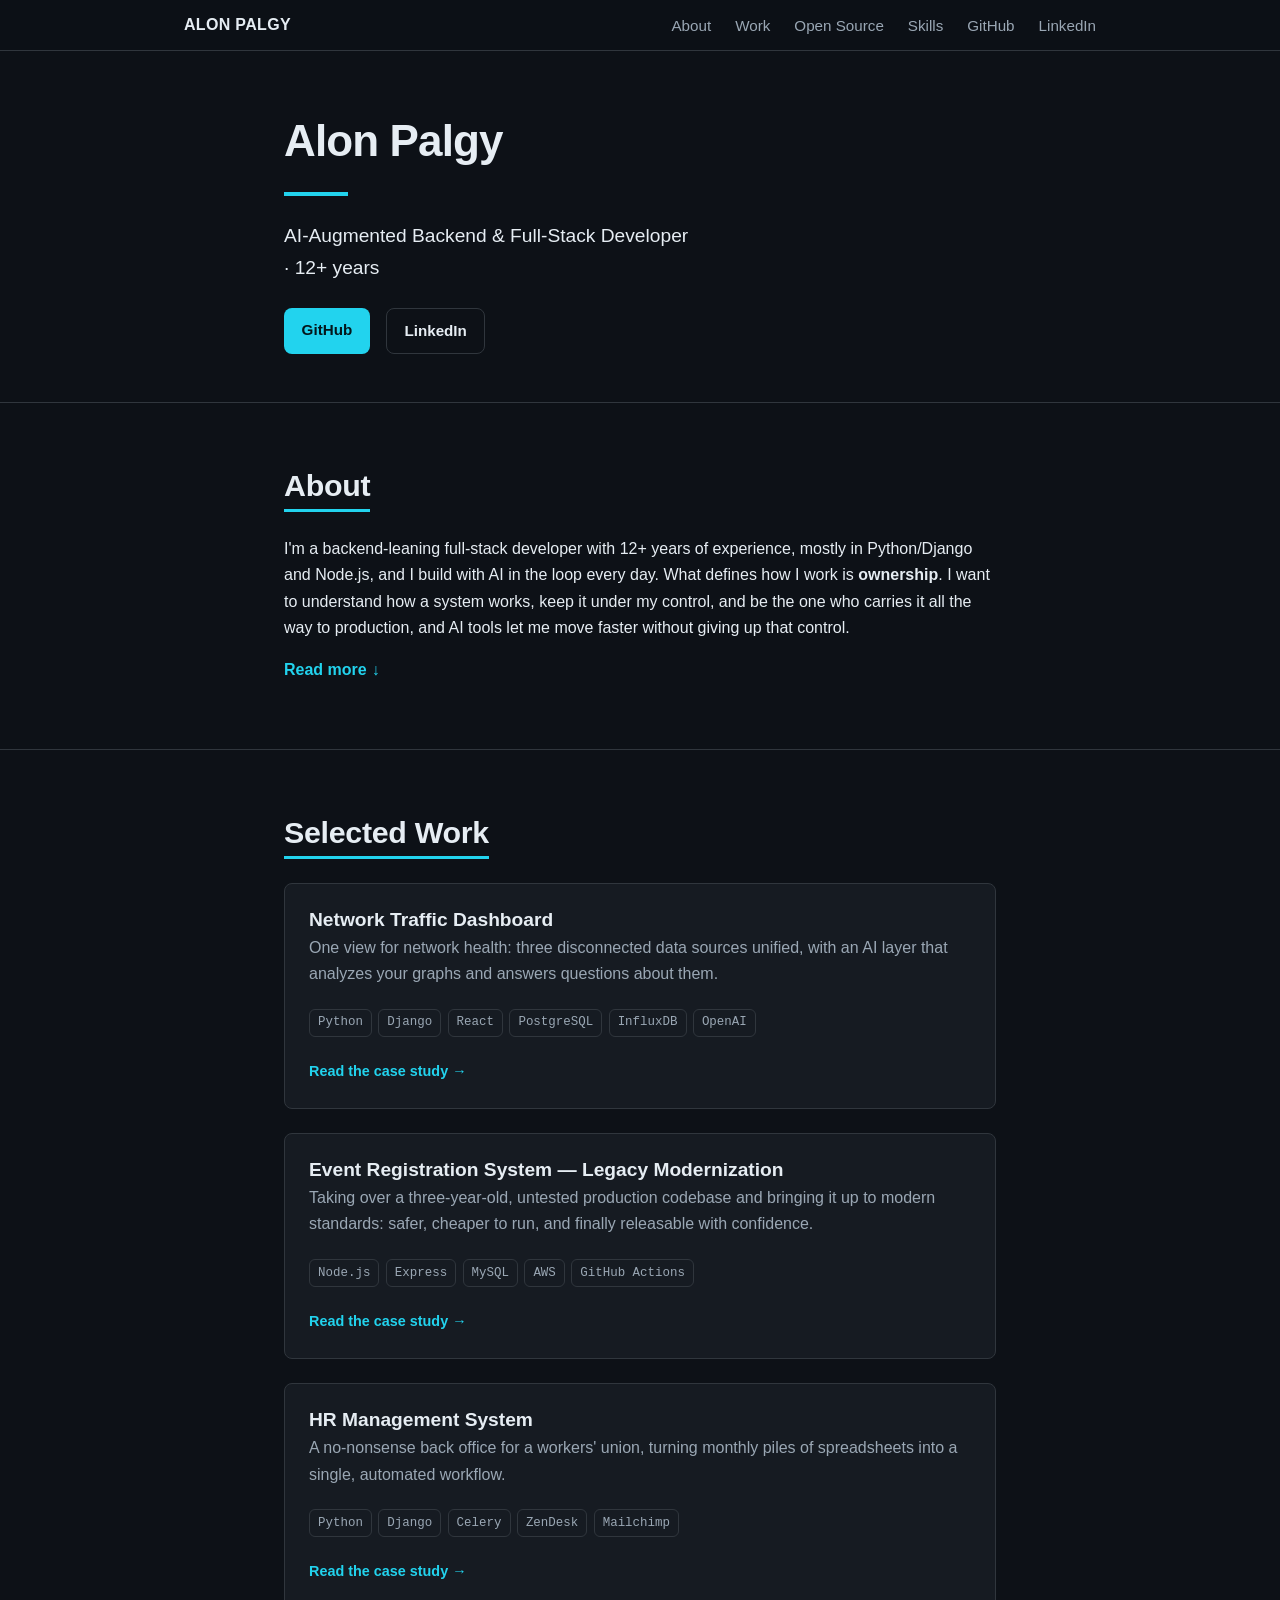
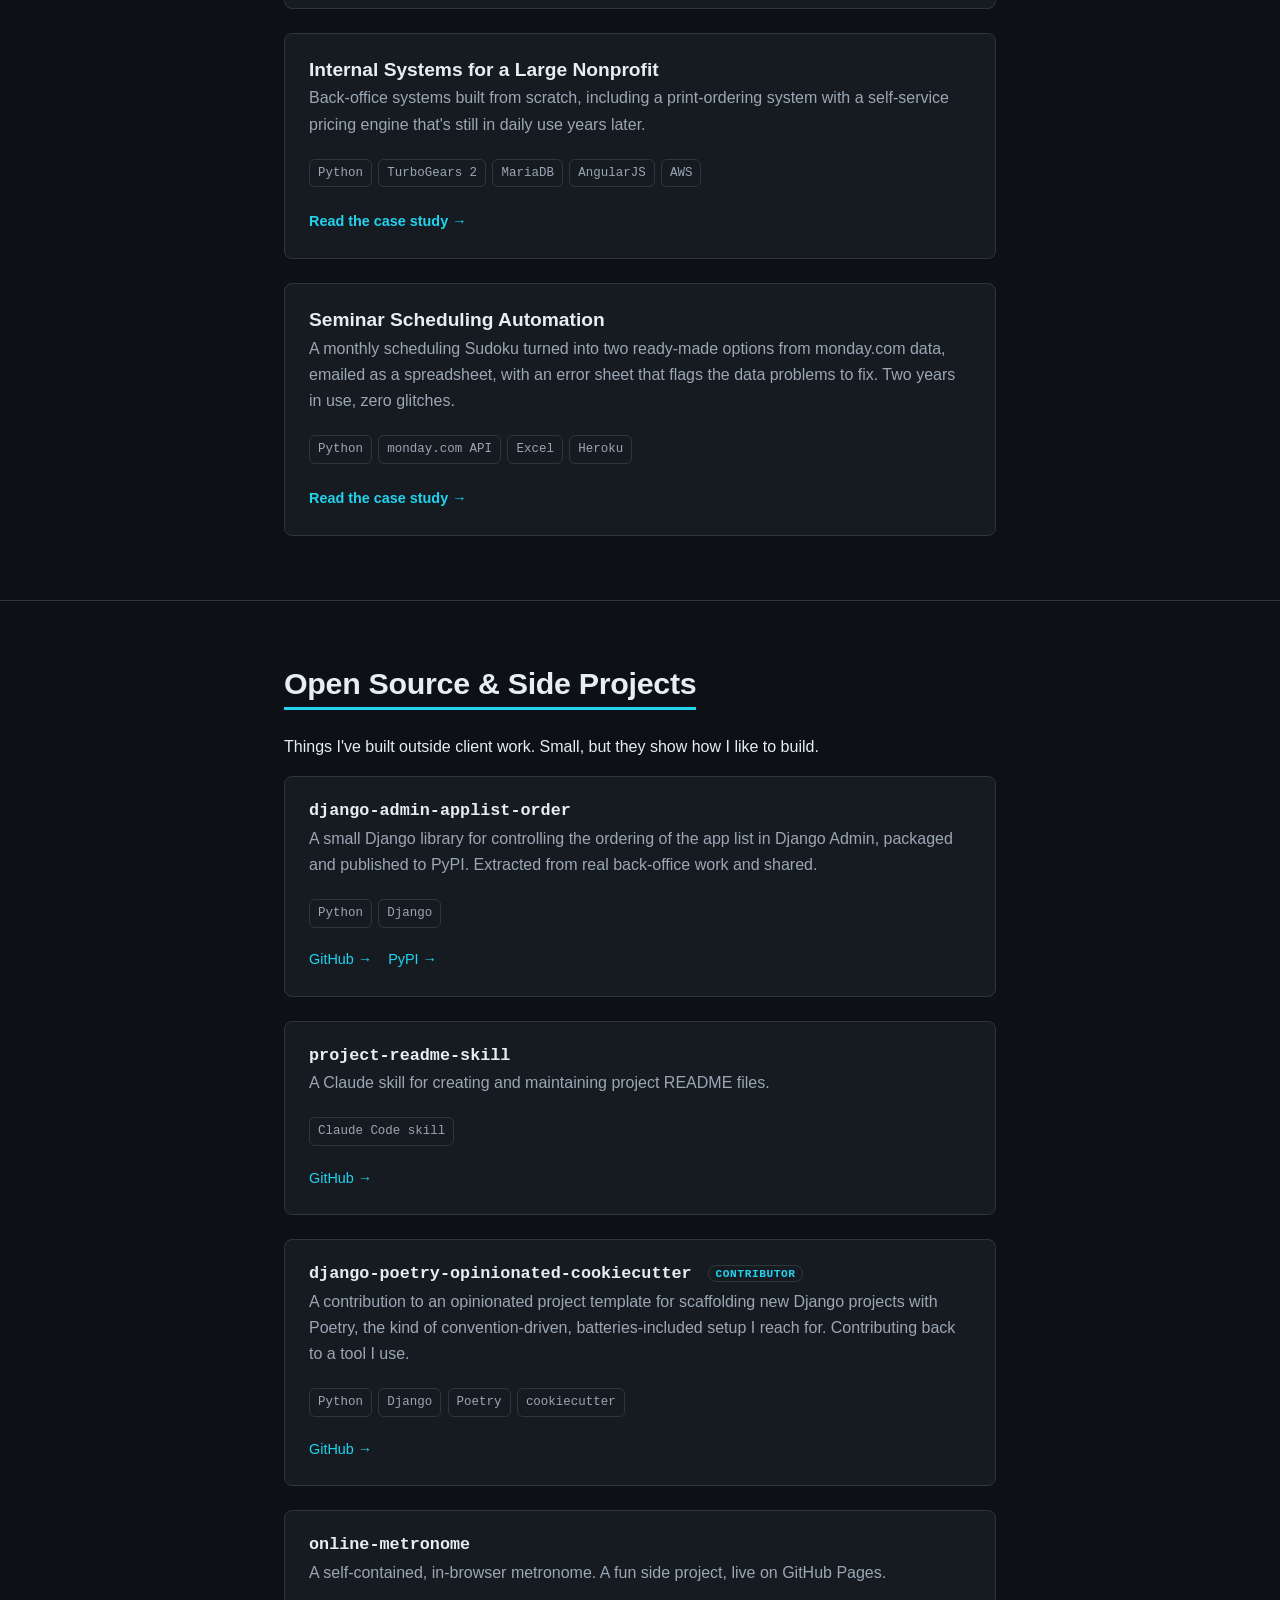
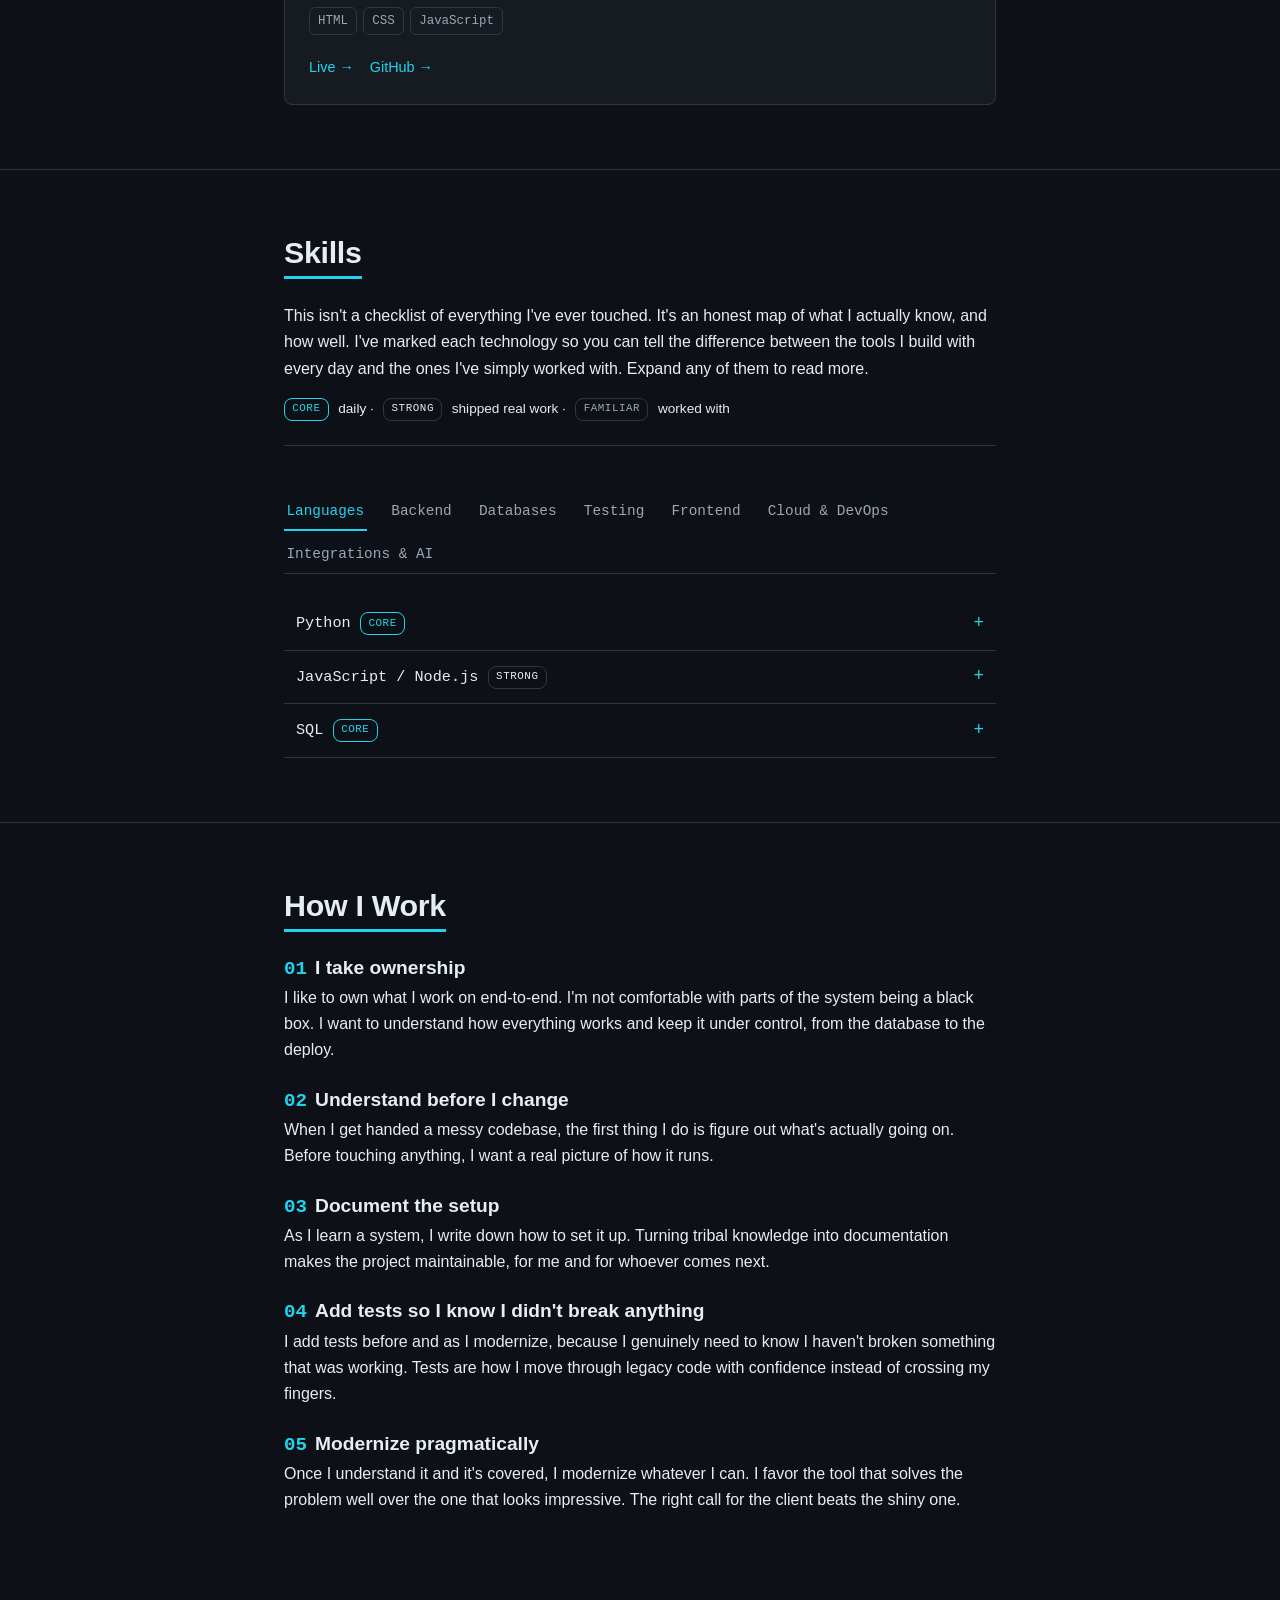
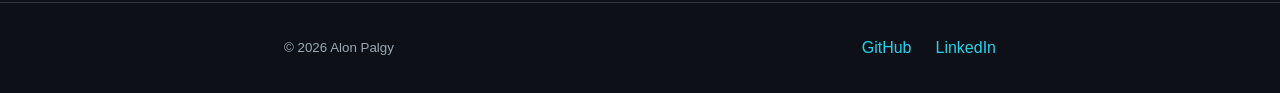
==== commit 9b5fc601: "udpated content" ====
--- a/index.html
+++ b/index.html
@@ -3,15 +3,15 @@
 <head>
   <meta charset="utf-8">
   <meta name="viewport" content="width=device-width, initial-scale=1">
-  <title>Alon Palgy — Backend / Full-Stack Developer</title>
-  <meta name="description" content="Alon Palgy: backend-leaning full-stack developer with 12+ years in Python/Django and Node.js. I take ownership end-to-end: data, integrations, CI/CD, and production.">
+  <title>Alon Palgy — AI-Augmented Backend &amp; Full-Stack Developer</title>
+  <meta name="description" content="Alon Palgy: AI-augmented backend and full-stack developer, 12+ years in Python/Django and Node.js. I build and ship end-to-end — data, integrations, CI/CD, and production — with AI in the loop.">
   <link rel="icon" type="image/svg+xml" href="assets/favicon.svg">
   <link rel="stylesheet" href="style.css">
 
   <!-- Open Graph / social -->
   <meta property="og:type" content="website">
-  <meta property="og:title" content="Alon Palgy — Backend / Full-Stack Developer">
-  <meta property="og:description" content="Backend-leaning full-stack developer, 12+ years. I own things end-to-end, and I'm not satisfied until I understand how all of it works.">
+  <meta property="og:title" content="Alon Palgy — AI-Augmented Backend &amp; Full-Stack Developer">
+  <meta property="og:description" content="AI-augmented backend & full-stack developer, 12+ years. I build and ship end-to-end, from data and integrations to CI/CD and production.">
   <meta property="og:url" content="https://alon-p.github.io/self/">
   <meta name="twitter:card" content="summary">
 </head>
@@ -23,8 +23,8 @@
       <nav class="nav-links" aria-label="Primary">
         <a href="#about">About</a>
         <a href="#work">Work</a>
+        <a href="#open-source">Open Source</a>
         <a href="#skills">Skills</a>
-        <a href="#open-source">Open Source</a>
         <a href="https://github.com/alon-p" rel="noopener">GitHub</a>
         <a href="https://www.linkedin.com/in/alonpgy" rel="noopener">LinkedIn</a>
       </nav>
@@ -36,10 +36,9 @@
     <!-- Hero -->
     <section class="hero">
       <div class="container">
-        <p class="title">BACKEND / FULL-STACK DEVELOPER</p>
         <h1>Alon Palgy</h1>
         <hr class="accent-rule">
-        <p class="lead">Backend-leaning full-stack developer, 12+ years. I take ownership end-to-end. I like to understand how everything works, keep it under control, and ship it to production myself.</p>
+        <p class="lead">AI-Augmented Backend &amp; Full-Stack Developer · 12+ years</p>
         <div class="hero-actions">
           <a class="btn btn-primary" href="https://github.com/alon-p" rel="noopener">GitHub</a>
           <a class="btn btn-secondary" href="https://www.linkedin.com/in/alonpgy" rel="noopener">LinkedIn</a>
@@ -51,9 +50,18 @@
     <section class="section" id="about">
       <div class="container">
         <h2 class="section-title">About</h2>
-        <p>I'm a backend-leaning full-stack developer with 12+ years of experience, mostly in Python/Django and Node.js. What defines how I work is <strong>ownership</strong>. I want to understand how a system works, keep it under my control, and be the one who carries it all the way to production.</p>
-        <p>I'm drawn to the complicated parts other people would rather avoid: untangling mismatched data sources, modernizing legacy services, and building the back-office tools and automations that keep an organization running. I'm comfortable taking responsibility for the whole path (CI/CD, integrations, deployments, and production operations), not just the code that's fun to write.</p>
-        <p>I've done this across network monitoring, event management, and HR for a range of clients, and I bring the same instinct to each: make it work, make it understandable, and make sure I didn't break anything on the way.</p>
+        <div class="readmore">
+          <input class="readmore-toggle" type="checkbox" id="about-toggle">
+          <p>I'm a backend-leaning full-stack developer with 12+ years of experience, mostly in Python/Django and Node.js, and I build with AI in the loop every day. What defines how I work is <strong>ownership</strong>. I want to understand how a system works, keep it under my control, and be the one who carries it all the way to production, and AI tools let me move faster without giving up that control.</p>
+          <div class="readmore-rest">
+            <p>I'm drawn to the complicated parts other people would rather avoid: untangling mismatched data sources, modernizing legacy services, and building the back-office tools and automations that keep an organization running. I'm comfortable taking responsibility for the whole path (CI/CD, integrations, deployments, and production operations), not just the code that's fun to write.</p>
+            <p>I've done this across network monitoring, event management, and HR for a range of clients, and I bring the same instinct to each: make it work, make it understandable, and make sure I didn't break anything on the way.</p>
+          </div>
+          <label class="readmore-btn" for="about-toggle">
+            <span class="readmore-more">Read more</span>
+            <span class="readmore-less">Show less</span>
+          </label>
+        </div>
       </div>
     </section>
 
@@ -106,6 +114,55 @@
               <li>Python</li><li>monday.com&nbsp;API</li><li>Excel</li><li>Heroku</li>
             </ul>
             <a class="more" href="projects/seminar-scheduler.html">Read the case study →</a>
+          </article>
+
+        </div>
+      </div>
+    </section>
+
+    <!-- Open source -->
+    <section class="section" id="open-source">
+      <div class="container">
+        <h2 class="section-title">Open Source &amp; Side Projects</h2>
+        <p>Things I've built outside client work. Small, but they show how I like to build.</p>
+        <div class="repos">
+
+          <article class="repo">
+            <h3>django-admin-applist-order</h3>
+            <p>A small Django library for controlling the ordering of the app list in Django Admin, packaged and published to PyPI. Extracted from real back-office work and shared.</p>
+            <ul class="tags"><li>Python</li><li>Django</li></ul>
+            <div class="links">
+              <a href="https://github.com/alon-p/django-admin-applist-order" rel="noopener">GitHub →</a>
+              <a href="https://pypi.org/project/django-admin-applist-order/" rel="noopener">PyPI →</a>
+            </div>
+          </article>
+
+          <article class="repo">
+            <h3>project-readme-skill</h3>
+            <p>A Claude skill for creating and maintaining project README files.</p>
+            <ul class="tags"><li>Claude Code skill</li></ul>
+            <div class="links">
+              <a href="https://github.com/alon-p/project-readme-skill" rel="noopener">GitHub →</a>
+            </div>
+          </article>
+
+          <article class="repo">
+            <h3>django-poetry-opinionated-cookiecutter <span class="repo-role">contributor</span></h3>
+            <p>A contribution to an opinionated project template for scaffolding new Django projects with Poetry, the kind of convention-driven, batteries-included setup I reach for. Contributing back to a tool I use.</p>
+            <ul class="tags"><li>Python</li><li>Django</li><li>Poetry</li><li>cookiecutter</li></ul>
+            <div class="links">
+              <a href="https://github.com/alonisser/django-poetry-opinionated-cookiecutter" rel="noopener">GitHub →</a>
+            </div>
+          </article>
+
+          <article class="repo">
+            <h3>online-metronome</h3>
+            <p>A self-contained, in-browser metronome. A fun side project, live on GitHub Pages.</p>
+            <ul class="tags"><li>HTML</li><li>CSS</li><li>JavaScript</li></ul>
+            <div class="links">
+              <a href="https://alon-p.github.io/online-metronome/" rel="noopener">Live →</a>
+              <a href="https://github.com/alon-p/online-metronome" rel="noopener">GitHub →</a>
+            </div>
           </article>
 
         </div>
@@ -389,93 +446,6 @@
       </div>
     </section>
 
-    <!-- Experience timeline -->
-    <section class="section" id="experience">
-      <div class="container">
-        <h2 class="section-title">Experience</h2>
-        <ul class="timeline">
-          <li>
-            <div class="role">Full-Stack Developer</div>
-            <div class="meta">Drorsoft · 2020 – Present</div>
-            <ul>
-              <li>Building and maintaining web applications for clients in network monitoring, event management, and HR.</li>
-              <li>Own CI/CD, integration testing, deployments, and production operations across client projects.</li>
-              <li>Mentor junior developers and lead knowledge-sharing within the team.</li>
-            </ul>
-          </li>
-          <li>
-            <div class="role">Education Program Coordinator</div>
-            <div class="meta">Hameorer · 2015 – 2020</div>
-            <ul>
-              <li>Planned and led experiential education programs for groups of university students and IDF units.</li>
-            </ul>
-          </li>
-          <li>
-            <div class="role">Full-Stack Developer</div>
-            <div class="meta">Dror-Israel · 2009 – 2015</div>
-            <ul>
-              <li>Built internal systems from scratch: meeting-room booking, print-house ordering with dynamic pricing, and physical-archive management.</li>
-              <li>Managed the organization's cloud infrastructure and resources on AWS.</li>
-              <li>Stack: Python/TurboGears&nbsp;2, MariaDB, AngularJS, jQuery, Docker, AWS Fargate.</li>
-            </ul>
-          </li>
-          <li>
-            <div class="role">B.Ed in Informal Education</div>
-            <div class="meta">Beit Berl College · 2009 – 2012</div>
-          </li>
-        </ul>
-      </div>
-    </section>
-
-    <!-- Open source -->
-    <section class="section" id="open-source">
-      <div class="container">
-        <h2 class="section-title">Open Source &amp; Side Projects</h2>
-        <p>Things I've built outside client work. Small, but they show how I like to build.</p>
-        <div class="repos">
-
-          <article class="repo">
-            <h3>django-admin-applist-order</h3>
-            <p>A small Django library for controlling the ordering of the app list in Django Admin, packaged and published to PyPI. Extracted from real back-office work and shared.</p>
-            <ul class="tags"><li>Python</li><li>Django</li></ul>
-            <div class="links">
-              <a href="https://github.com/alon-p/django-admin-applist-order" rel="noopener">GitHub →</a>
-              <a href="https://pypi.org/project/django-admin-applist-order/" rel="noopener">PyPI →</a>
-            </div>
-          </article>
-
-          <article class="repo">
-            <h3>project-readme-skill</h3>
-            <p>A Claude skill for creating and maintaining project README files.</p>
-            <ul class="tags"><li>Claude Code skill</li></ul>
-            <div class="links">
-              <a href="https://github.com/alon-p/project-readme-skill" rel="noopener">GitHub →</a>
-            </div>
-          </article>
-
-          <article class="repo">
-            <h3>django-poetry-opinionated-cookiecutter <span class="repo-role">contributor</span></h3>
-            <p>A contribution to an opinionated project template for scaffolding new Django projects with Poetry, the kind of convention-driven, batteries-included setup I reach for. Contributing back to a tool I use.</p>
-            <ul class="tags"><li>Python</li><li>Django</li><li>Poetry</li><li>cookiecutter</li></ul>
-            <div class="links">
-              <a href="https://github.com/alonisser/django-poetry-opinionated-cookiecutter" rel="noopener">GitHub →</a>
-            </div>
-          </article>
-
-          <article class="repo">
-            <h3>online-metronome</h3>
-            <p>A self-contained, in-browser metronome. A fun side project, live on GitHub Pages.</p>
-            <ul class="tags"><li>HTML</li><li>CSS</li><li>JavaScript</li></ul>
-            <div class="links">
-              <a href="https://alon-p.github.io/online-metronome/" rel="noopener">Live →</a>
-              <a href="https://github.com/alon-p/online-metronome" rel="noopener">GitHub →</a>
-            </div>
-          </article>
-
-        </div>
-      </div>
-    </section>
-
   </main>
 
   <footer class="footer">
--- a/style.css
+++ b/style.css
@@ -85,6 +85,22 @@
   border-bottom: 3px solid var(--accent);
 }
 
+/* ---- Read-more (no-JS fold, checkbox-driven) ----------------------------- */
+.readmore-toggle { position: absolute; width: 1px; height: 1px; opacity: 0; pointer-events: none; }
+.readmore-rest { display: none; }
+.readmore-toggle:checked ~ .readmore-rest { display: block; }
+.readmore-btn {
+  display: inline-block; cursor: pointer;
+  color: var(--accent); font-weight: 600;
+}
+.readmore-btn:hover { text-decoration: underline; }
+.readmore-btn::after { content: " \2193"; font-family: var(--mono); }
+.readmore-toggle:checked ~ .readmore-btn::after { content: " \2191"; }
+.readmore-less { display: none; }
+.readmore-toggle:checked ~ .readmore-btn .readmore-more { display: none; }
+.readmore-toggle:checked ~ .readmore-btn .readmore-less { display: inline; }
+.readmore-toggle:focus-visible ~ .readmore-btn { outline: 2px solid var(--accent); outline-offset: 3px; border-radius: 4px; }
+
 /* ---- Nav ----------------------------------------------------------------- */
 .nav {
   position: sticky; top: 0; z-index: 10;
@@ -107,7 +123,6 @@
 /* ---- Hero ---------------------------------------------------------------- */
 .hero { padding: var(--sp-6) 0 var(--sp-5); }
 .hero h1 { margin: 0 0 var(--sp-2); }
-.hero .title { color: var(--accent); font-family: var(--mono); font-size: 0.95rem; letter-spacing: 0.04em; margin-bottom: var(--sp-2); }
 .hero .lead { font-size: 1.2rem; color: var(--text); max-width: 38ch; }
 .hero .accent-rule { width: 64px; height: 4px; background: var(--accent); border: 0; margin: var(--sp-3) 0; }
 .hero-actions { display: flex; gap: var(--sp-2); flex-wrap: wrap; margin-top: var(--sp-3); }
@@ -247,19 +262,6 @@
 .teaser .tagline { color: var(--text-muted); margin: 0 0 var(--sp-1); }
 .teaser .more { font-weight: 600; font-size: 0.9rem; }
 
-/* ---- Timeline ------------------------------------------------------------ */
-.timeline { list-style: none; padding: 0; margin: 0; }
-.timeline > li { padding: 0 0 var(--sp-3) var(--sp-3); border-left: 2px solid var(--border); position: relative; }
-.timeline > li::before {
-  content: ""; position: absolute; left: -7px; top: 6px;
-  width: 12px; height: 12px; border-radius: 50%;
-  background: var(--bg); border: 2px solid var(--accent);
-}
-.timeline > li:last-child { padding-bottom: 0; }
-.timeline .role { font-weight: 700; }
-.timeline .meta { color: var(--text-muted); font-size: 0.9rem; margin-bottom: 0.35rem; }
-.timeline ul { margin: 0.25rem 0 0; }
-
 /* ---- Open-source cards --------------------------------------------------- */
 .repos { display: grid; gap: var(--sp-3); }
 .repo {
@@ -295,7 +297,7 @@
   color: var(--text-muted); border-radius: 0 var(--radius) var(--radius) 0;
 }
 
-.case-cta { margin: var(--sp-5) 0 0; padding-top: var(--sp-4); border-top: 1px solid var(--border); display: flex; gap: var(--sp-2); flex-wrap: wrap; }
+.case-cta { margin: var(--sp-5) 0 var(--sp-6); padding-top: var(--sp-4); border-top: 1px solid var(--border); display: flex; gap: var(--sp-2); flex-wrap: wrap; }
 
 /* ---- Footer -------------------------------------------------------------- */
 .footer { border-top: 1px solid var(--border); padding: var(--sp-4) 0; color: var(--text-muted); }
